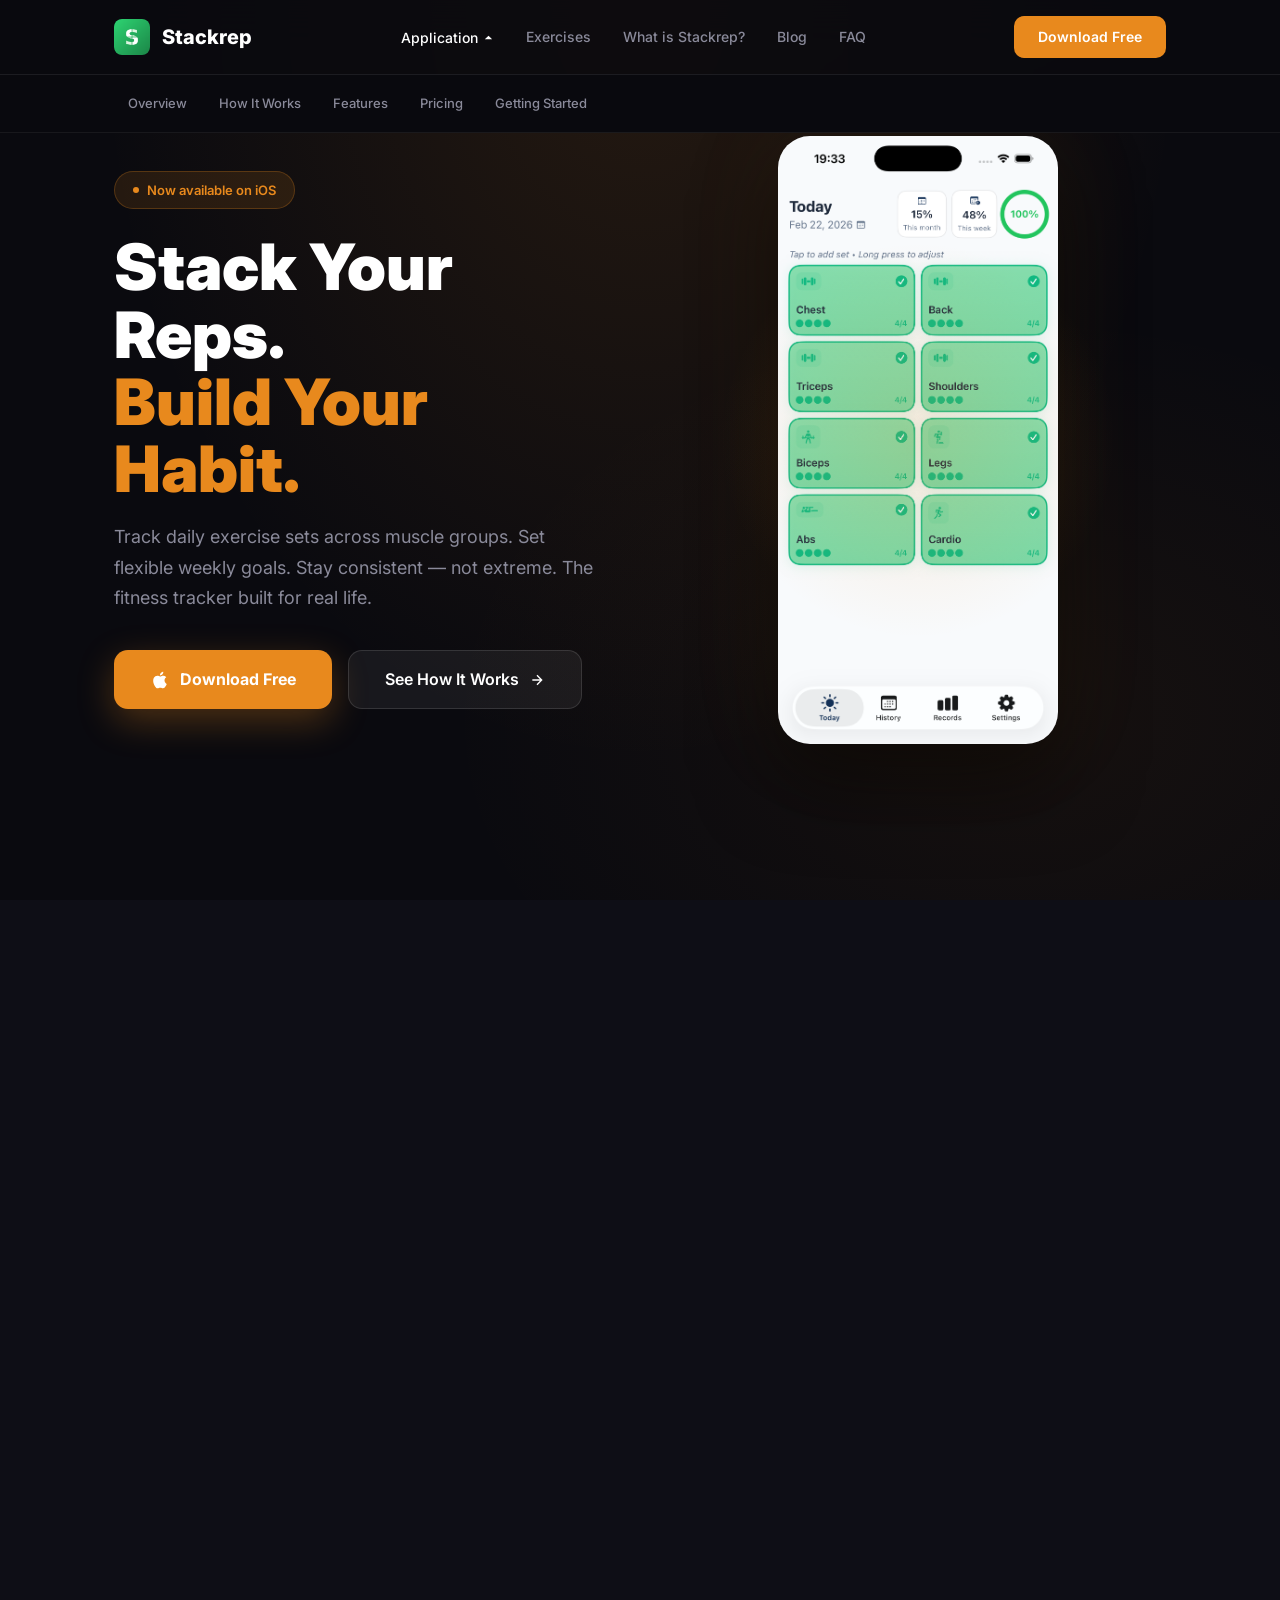
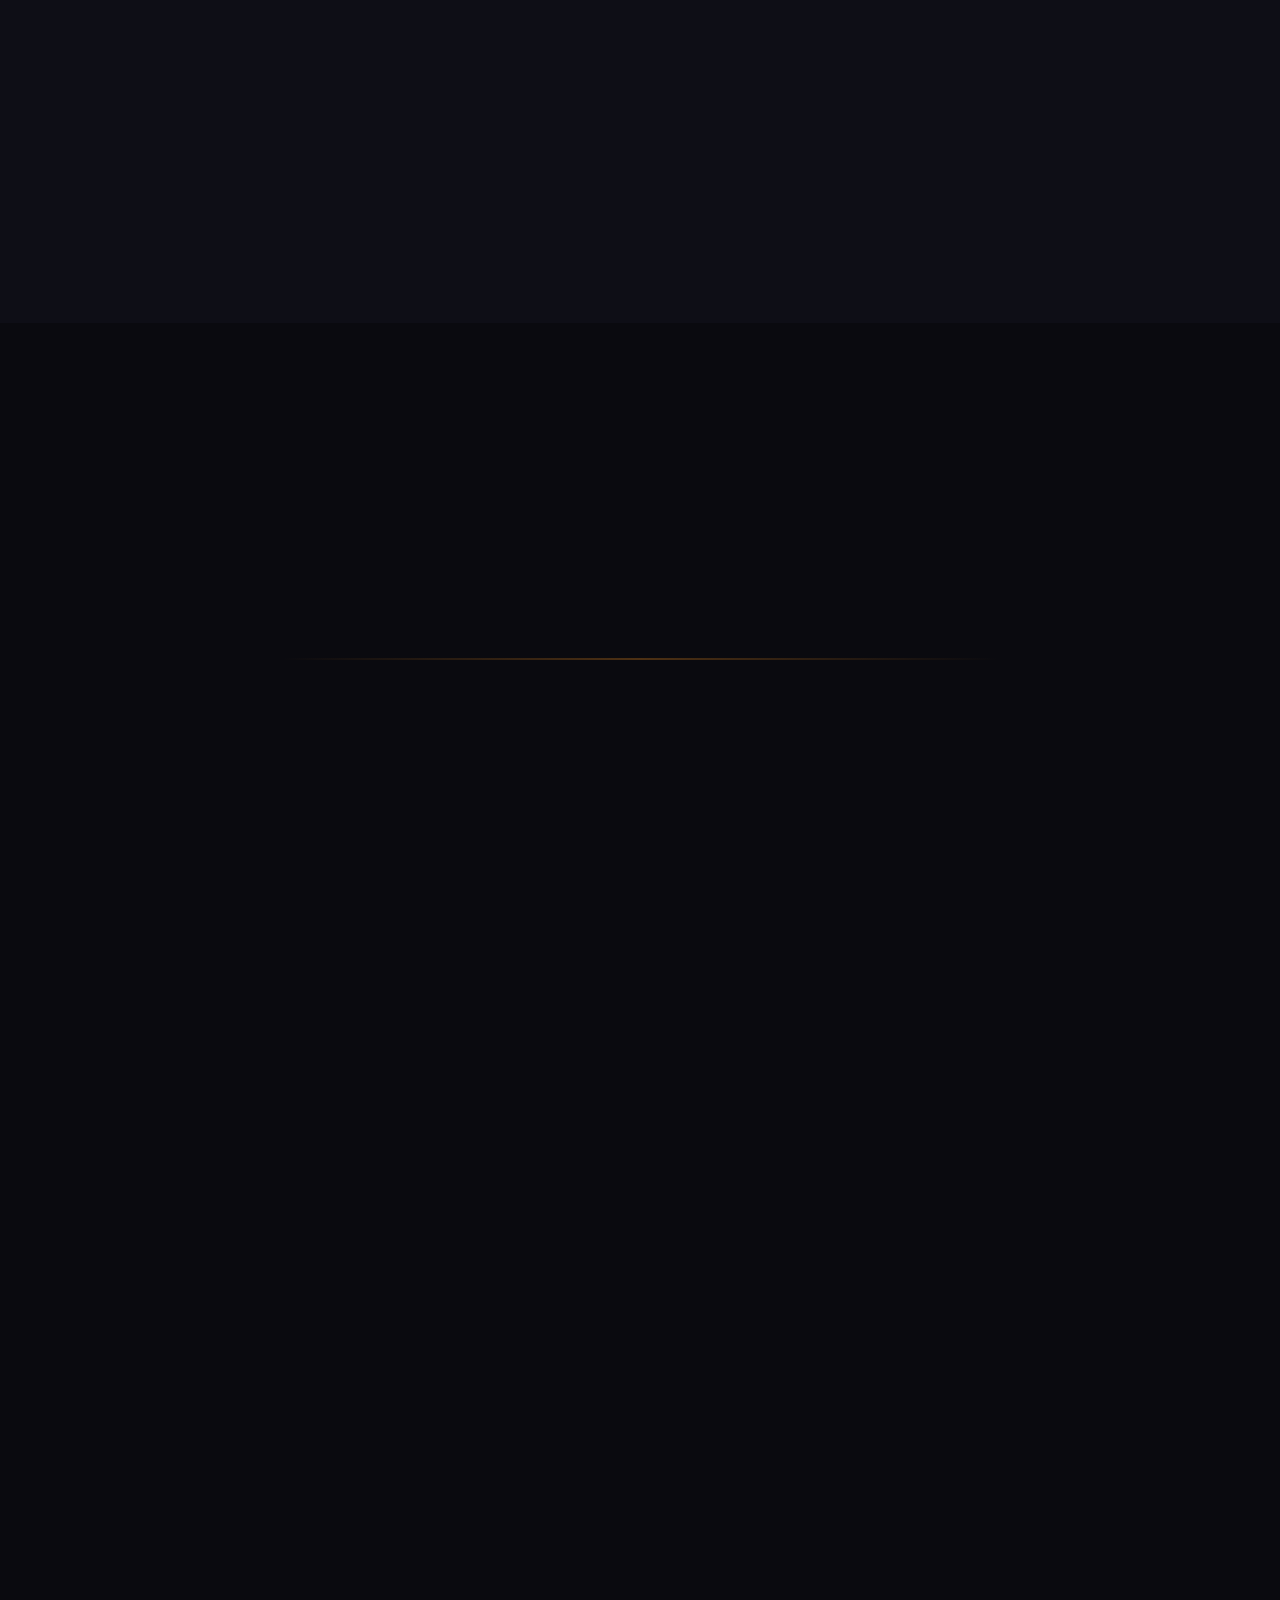
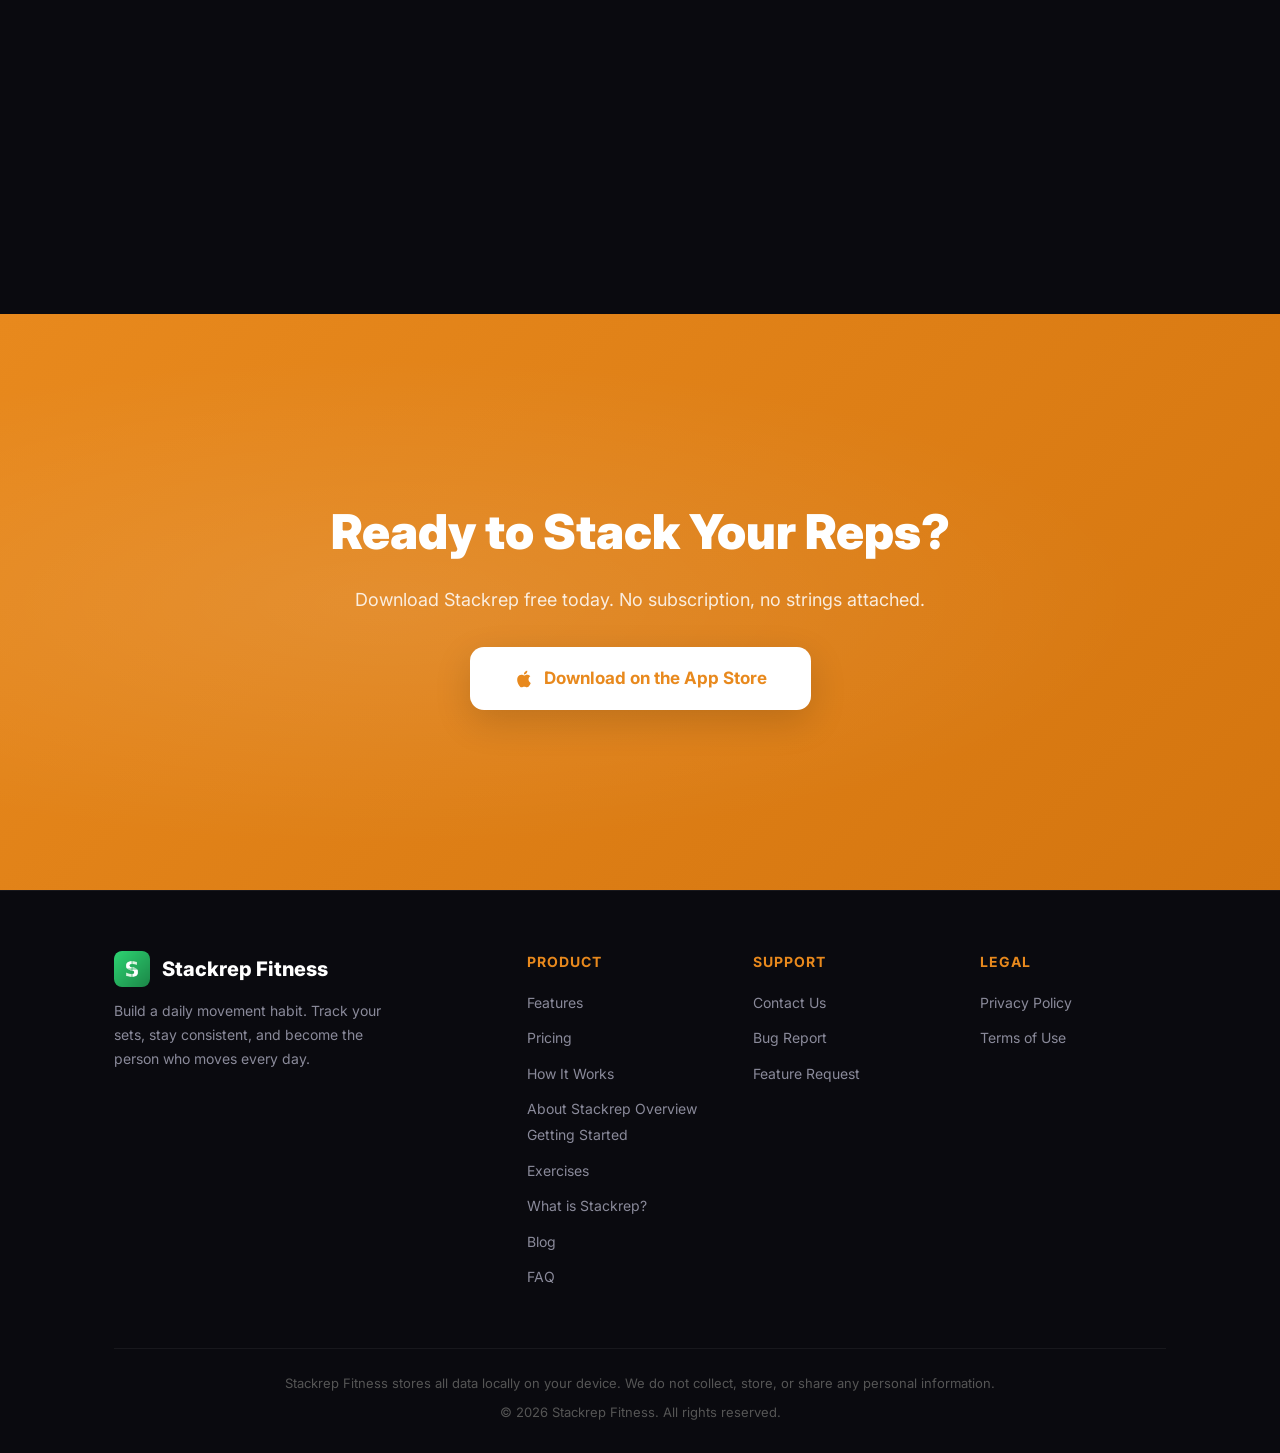
==== index.html @ 03fcd8ad "Reorder Application subnav: Overview, How It Works, Features, Pricing, Getting Started Co-Authored-B" ====
<!DOCTYPE html>
<html lang="en">
<head>
  <!-- Google tag (gtag.js) -->
<script async src="https://www.googletagmanager.com/gtag/js?id=G-XWR58ZESZ8"></script>
<script>
  window.dataLayer = window.dataLayer || [];
  function gtag(){dataLayer.push(arguments);}
  gtag('js', new Date());

  gtag('config', 'G-XWR58ZESZ8');
</script>
<meta charset="UTF-8">
<meta name="viewport" content="width=device-width, initial-scale=1.0">
<title>Stackrep Fitness — Stack Your Reps. Build Your Habit.</title>
<meta name="description" content="Track daily exercise sets across muscle groups. Set flexible weekly goals. Stay consistent — not extreme. The fitness tracker built for real life.">
<meta property="og:title" content="Stackrep Fitness — Stack Your Reps. Build Your Habit.">
<meta property="og:description" content="Track daily exercise sets across muscle groups. Set flexible weekly goals. Stay consistent — not extreme.">
<meta property="og:image" content="https://stackrep.fit/app-screenshot.png">
<meta property="og:url" content="https://stackrep.fit">
<meta property="og:type" content="website">
<meta name="twitter:card" content="summary_large_image">
<meta name="twitter:title" content="Stackrep Fitness — Stack Your Reps. Build Your Habit.">
<meta name="twitter:description" content="Track daily exercise sets across muscle groups. Set flexible weekly goals. Stay consistent — not extreme.">
<meta name="twitter:image" content="https://stackrep.fit/app-screenshot.png">
<link rel="icon" type="image/png" href="icon.png">
<link rel="apple-touch-icon" href="icon.png">
<link rel="preconnect" href="https://fonts.googleapis.com">
<link href="https://fonts.googleapis.com/css2?family=Inter:wght@400;500;600;700;800;900&display=swap" rel="stylesheet">
<style>
/* ===== RESET & BASE ===== */
*, *::before, *::after { margin: 0; padding: 0; box-sizing: border-box; }
html { scroll-behavior: smooth; }
body {
  font-family: 'Inter', -apple-system, BlinkMacSystemFont, sans-serif;
  background: #0a0a0f;
  color: #ffffff;
  line-height: 1.6;
  overflow-x: hidden;
}
a { text-decoration: none; color: inherit; }
img { max-width: 100%; display: block; }

/* ===== UTILITY ===== */
.container { max-width: 1100px; margin: 0 auto; padding: 0 24px; }
.accent { color: #E8891D; }
.section-label {
  font-size: 13px; font-weight: 700; letter-spacing: 3px; text-transform: uppercase;
  color: #E8891D; margin-bottom: 12px; text-align: center;
}
.section-title {
  font-size: clamp(32px, 5vw, 48px); font-weight: 800; text-align: center;
  margin-bottom: 16px; line-height: 1.15;
}
.section-sub {
  font-size: 17px; color: #8a8a9a; text-align: center;
  max-width: 560px; margin: 0 auto 56px;
}
section { padding: 100px 0; }

/* ===== NAV ===== */
nav {
  position: fixed; top: 0; left: 0; right: 0; z-index: 100;
  background: rgba(10,10,15,0.85); backdrop-filter: blur(20px);
  border-bottom: 1px solid rgba(255,255,255,0.06);
  transition: background 0.3s;
}
.nav-inner {
  display: flex; align-items: center; justify-content: space-between;
  padding: 16px 24px; max-width: 1100px; margin: 0 auto;
}
.nav-brand {
  display: flex; align-items: center; gap: 12px;
  font-size: 20px; font-weight: 800;
}
.nav-brand img { width: 36px; height: 36px; border-radius: 8px; }
.nav-links { display: flex; gap: 32px; list-style: none; align-items: center; }
.nav-links > li > a {
  font-size: 14px; font-weight: 500; color: #8a8a9a;
  transition: color 0.2s; position: relative;
}
.nav-links > li > a:hover { color: #fff; }
.nav-cta {
  padding: 10px 24px; background: #E8891D; color: #fff;
  font-size: 14px; font-weight: 600; border-radius: 10px;
  transition: transform 0.2s, box-shadow 0.2s; border: none; cursor: pointer;
}
.nav-cta:hover { transform: translateY(-2px); box-shadow: 0 8px 24px rgba(232,137,29,0.4); }
.nav-mobile { display: none; background: none; border: none; cursor: pointer; }
.nav-mobile span { display: block; width: 24px; height: 2px; background: #fff; margin: 5px 0; transition: 0.3s; }

@media (max-width: 768px) {
  .nav-links { display: none; }
  .nav-cta { display: none; }
  .nav-mobile { display: block; }
  .nav-links.open {
    display: flex; flex-direction: column; position: absolute;
    top: 100%; left: 0; right: 0; background: rgba(10,10,15,0.98);
    padding: 24px; gap: 20px; border-bottom: 1px solid rgba(255,255,255,0.06);
  }
}

/* ===== HERO ===== */
.hero {
  min-height: 100vh; display: flex; align-items: center;
  position: relative; overflow: hidden; padding-top: 80px;
}
.hero-bg {
  position: absolute; inset: 0;
  background: radial-gradient(ellipse at 50% 0%, rgba(232,137,29,0.12) 0%, transparent 60%),
              radial-gradient(ellipse at 80% 80%, rgba(232,137,29,0.06) 0%, transparent 40%);
}
.hero .container { position: relative; z-index: 1; }
.hero-grid {
  display: grid; grid-template-columns: 1fr 1fr; gap: 60px; align-items: center;
}
.hero-badge {
  display: inline-flex; align-items: center; gap: 8px;
  background: rgba(232,137,29,0.12); border: 1px solid rgba(232,137,29,0.25);
  border-radius: 50px; padding: 8px 18px; margin-bottom: 24px;
  font-size: 13px; font-weight: 600; color: #E8891D;
}
.hero-badge .dot { width: 6px; height: 6px; border-radius: 50%; background: #E8891D; animation: pulse 2s infinite; }
@keyframes pulse { 0%, 100% { opacity: 1; } 50% { opacity: 0.3; } }
.hero h1 {
  font-size: clamp(40px, 6vw, 64px); font-weight: 900; line-height: 1.05;
  margin-bottom: 20px;
}
.hero p {
  font-size: 18px; color: #8a8a9a; max-width: 480px; margin-bottom: 36px; line-height: 1.7;
}
.hero-buttons { display: flex; gap: 16px; flex-wrap: wrap; }
.btn-primary {
  display: inline-flex; align-items: center; gap: 10px;
  padding: 16px 36px; background: #E8891D; color: #fff;
  font-size: 16px; font-weight: 700; border-radius: 14px;
  transition: transform 0.2s, box-shadow 0.2s;
  box-shadow: 0 12px 36px rgba(232,137,29,0.3);
}
.btn-primary:hover { transform: translateY(-3px); box-shadow: 0 18px 48px rgba(232,137,29,0.4); }
.btn-secondary {
  display: inline-flex; align-items: center; gap: 10px;
  padding: 16px 36px; background: rgba(255,255,255,0.06);
  border: 1px solid rgba(255,255,255,0.12); color: #fff;
  font-size: 16px; font-weight: 600; border-radius: 14px;
  transition: background 0.2s, transform 0.2s;
}
.btn-secondary:hover { background: rgba(255,255,255,0.1); transform: translateY(-2px); }

/* Phone Screenshot */
.hero-visual { display: flex; justify-content: center; position: relative; }
.phone-screenshot {
  width: 280px; border-radius: 32px;
  box-shadow: 0 40px 80px rgba(0,0,0,0.5), 0 0 100px rgba(232,137,29,0.08);
}

.hero-glow {
  position: absolute; width: 400px; height: 400px;
  background: radial-gradient(circle, rgba(232,137,29,0.15), transparent 70%);
  top: 50%; left: 50%; transform: translate(-50%, -50%);
  pointer-events: none;
}

@media (max-width: 768px) {
  .hero-grid { grid-template-columns: 1fr; text-align: center; }
  .hero p { margin-left: auto; margin-right: auto; }
  .hero-buttons { justify-content: center; }
  .hero-badge { margin-left: auto; margin-right: auto; }
  .hero-visual { margin-top: 40px; }
  .phone-screenshot { width: 240px; }
}

/* ===== FEATURES ===== */
.features-section { background: #0e0e16; }
.features-grid {
  display: grid; grid-template-columns: repeat(3, 1fr); gap: 24px;
}
.feature-card {
  background: rgba(255,255,255,0.03); border: 1px solid rgba(255,255,255,0.06);
  border-radius: 20px; padding: 36px 28px;
  transition: transform 0.3s, border-color 0.3s, box-shadow 0.3s;
}
.feature-card:hover {
  transform: translateY(-6px);
  border-color: rgba(232,137,29,0.3);
  box-shadow: 0 20px 50px rgba(232,137,29,0.08);
}
.feature-icon {
  width: 56px; height: 56px; border-radius: 16px;
  background: rgba(232,137,29,0.1); display: flex;
  align-items: center; justify-content: center;
  font-size: 26px; margin-bottom: 20px;
}
.feature-card h3 { font-size: 19px; font-weight: 700; margin-bottom: 10px; }
.feature-card p { font-size: 15px; color: #8a8a9a; line-height: 1.65; }

@media (max-width: 768px) { .features-grid { grid-template-columns: 1fr; } }

/* ===== HOW IT WORKS ===== */
.how-section { position: relative; }
.how-grid { display: grid; grid-template-columns: repeat(3, 1fr); gap: 32px; position: relative; }
.how-line {
  position: absolute; top: 48px; left: 16%; right: 16%;
  height: 2px; background: linear-gradient(90deg, transparent, rgba(232,137,29,0.3), transparent);
}
.how-step { text-align: center; position: relative; }
.how-number {
  width: 96px; height: 96px; border-radius: 50%;
  background: linear-gradient(135deg, rgba(232,137,29,0.15), rgba(232,137,29,0.05));
  border: 2px solid rgba(232,137,29,0.25);
  display: flex; align-items: center; justify-content: center;
  font-size: 36px; font-weight: 900; color: #E8891D;
  margin: 0 auto 24px; position: relative; z-index: 1;
}
.how-step h3 { font-size: 20px; font-weight: 700; margin-bottom: 10px; }
.how-step p { font-size: 15px; color: #8a8a9a; max-width: 280px; margin: 0 auto; }

@media (max-width: 768px) {
  .how-grid { grid-template-columns: 1fr; gap: 48px; }
  .how-line { display: none; }
}

/* ===== TESTIMONIALS ===== */
.testimonials-section { background: #0e0e16; }
.testimonials-grid { display: grid; grid-template-columns: repeat(3, 1fr); gap: 24px; }
.testimonial-card {
  background: rgba(255,255,255,0.03); border: 1px solid rgba(255,255,255,0.06);
  border-radius: 20px; padding: 32px;
  transition: transform 0.3s, border-color 0.3s;
}
.testimonial-card:hover {
  transform: translateY(-4px);
  border-color: rgba(232,137,29,0.2);
}
.stars { color: #E8891D; font-size: 16px; margin-bottom: 16px; letter-spacing: 2px; }
.testimonial-card blockquote {
  font-size: 15px; color: #c0c0d0; line-height: 1.7;
  margin-bottom: 20px; font-style: italic;
}
.testimonial-author { display: flex; align-items: center; gap: 12px; }
.author-avatar {
  width: 44px; height: 44px; border-radius: 50%;
  background: linear-gradient(135deg, #E8891D, #d4750f);
  display: flex; align-items: center; justify-content: center;
  font-size: 18px; font-weight: 700; color: #fff;
}
.author-info .name { font-size: 15px; font-weight: 600; }
.author-info .role { font-size: 13px; color: #8a8a9a; }

@media (max-width: 768px) { .testimonials-grid { grid-template-columns: 1fr; } }

/* ===== PRICING ===== */
.pricing-grid {
  display: grid; grid-template-columns: 1fr; gap: 24px;
  max-width: 420px; margin: 0 auto;
}
.price-card {
  background: rgba(255,255,255,0.03); border: 1px solid rgba(255,255,255,0.06);
  border-radius: 24px; padding: 40px 32px; text-align: center;
  transition: transform 0.3s, border-color 0.3s;
  position: relative;
}
.price-card:hover { transform: translateY(-4px); }
.price-card.popular {
  border: 2px solid #E8891D;
  box-shadow: 0 20px 60px rgba(232,137,29,0.12);
}
.price-badge {
  position: absolute; top: -14px; left: 50%; transform: translateX(-50%);
  background: #E8891D; color: #fff; font-size: 12px; font-weight: 700;
  padding: 6px 20px; border-radius: 50px; letter-spacing: 1px; text-transform: uppercase;
}
.price-card h3 { font-size: 22px; font-weight: 700; margin-bottom: 8px; }
.price-amount {
  font-size: 52px; font-weight: 900; color: #E8891D;
  margin-bottom: 4px; line-height: 1;
}
.price-period { font-size: 14px; color: #8a8a9a; margin-bottom: 28px; }
.price-features { list-style: none; text-align: left; margin-bottom: 32px; }
.price-features li {
  padding: 10px 0; font-size: 15px; color: #c0c0d0;
  display: flex; align-items: center; gap: 12px;
  border-bottom: 1px solid rgba(255,255,255,0.04);
}
.price-features li:last-child { border-bottom: none; }
.check { color: #E8891D; font-weight: 700; font-size: 16px; }
.price-btn {
  display: block; width: 100%; padding: 16px;
  border-radius: 14px; font-size: 16px; font-weight: 700;
  border: none; cursor: pointer; transition: transform 0.2s, box-shadow 0.2s;
}
.price-btn-outline {
  background: transparent; border: 1px solid rgba(255,255,255,0.15);
  color: #fff;
}
.price-btn-outline:hover { background: rgba(255,255,255,0.05); transform: translateY(-2px); }
.price-btn-fill {
  background: #E8891D; color: #fff;
  box-shadow: 0 12px 36px rgba(232,137,29,0.3);
}
.price-btn-fill:hover { transform: translateY(-2px); box-shadow: 0 16px 48px rgba(232,137,29,0.4); }

@media (max-width: 600px) { .pricing-grid { grid-template-columns: 1fr; } }

/* ===== CTA BANNER ===== */
.cta-banner {
  background: linear-gradient(135deg, #E8891D, #d4750f);
  position: relative; overflow: hidden;
}
.cta-banner::before {
  content: ''; position: absolute; inset: 0;
  background: radial-gradient(ellipse at 30% 50%, rgba(255,255,255,0.1), transparent 60%);
}
.cta-inner {
  position: relative; z-index: 1; text-align: center;
  padding: 80px 24px;
}
.cta-inner h2 {
  font-size: clamp(32px, 5vw, 48px); font-weight: 900;
  margin-bottom: 16px; color: #fff;
}
.cta-inner p { font-size: 18px; color: rgba(255,255,255,0.85); margin-bottom: 32px; }
.btn-white {
  display: inline-flex; align-items: center; gap: 10px;
  padding: 18px 44px; background: #fff; color: #E8891D;
  font-size: 17px; font-weight: 700; border-radius: 14px;
  transition: transform 0.2s, box-shadow 0.2s;
  box-shadow: 0 12px 36px rgba(0,0,0,0.15);
}
.btn-white:hover { transform: translateY(-3px); box-shadow: 0 18px 48px rgba(0,0,0,0.2); }

/* ===== FOOTER ===== */
footer {
  background: #0a0a0f; border-top: 1px solid rgba(255,255,255,0.06);
  padding: 60px 0 30px;
}
.footer-grid {
  display: grid; grid-template-columns: 2fr 1fr 1fr 1fr; gap: 40px;
  margin-bottom: 48px;
}
.footer-brand p { color: #8a8a9a; font-size: 14px; margin-top: 12px; max-width: 280px; line-height: 1.7; }
.footer-col h4 { font-size: 14px; font-weight: 700; text-transform: uppercase; letter-spacing: 1px; margin-bottom: 16px; color: #E8891D; }
.footer-col ul { list-style: none; }
.footer-col li { margin-bottom: 10px; }
.footer-col a { font-size: 14px; color: #8a8a9a; transition: color 0.2s; }
.footer-col a:hover { color: #fff; }
.social-links { display: flex; gap: 12px; margin-top: 16px; }
.social-link {
  width: 40px; height: 40px; border-radius: 10px;
  background: rgba(255,255,255,0.05); border: 1px solid rgba(255,255,255,0.08);
  display: flex; align-items: center; justify-content: center;
  font-size: 18px; transition: background 0.2s, transform 0.2s;
}
.social-link:hover { background: rgba(232,137,29,0.15); transform: translateY(-2px); }
.footer-bottom {
  border-top: 1px solid rgba(255,255,255,0.06);
  padding-top: 24px; text-align: center;
  font-size: 13px; color: #555;
}

@media (max-width: 768px) {
  .footer-grid { grid-template-columns: 1fr 1fr; gap: 32px; }
}
@media (max-width: 500px) {
  .footer-grid { grid-template-columns: 1fr; }
}

/* ===== ANIMATIONS ===== */
.fade-up {
  opacity: 0; transform: translateY(30px);
  transition: opacity 0.6s ease, transform 0.6s ease;
}
.fade-up.visible { opacity: 1; transform: translateY(0); }
.subnav { display: none; border-top: 1px solid rgba(255,255,255,0.08); background: rgba(10,10,15,0.97); }
.subnav.open { display: block; }
.subnav-inner {
  max-width: 1100px; margin: 0 auto; padding: 10px 24px;
  display: flex; gap: 4px; align-items: center; flex-wrap: wrap;
}
.subnav-inner a {
  font-size: 13px; font-weight: 500; color: #8a8a9a;
  padding: 8px 14px; border-radius: 8px; text-decoration: none;
  transition: background 0.15s, color 0.15s;
}
.subnav-inner a:hover { background: rgba(255,255,255,0.06); color: #fff; text-decoration: none; }
.nav-app-toggle {
  background: none; border: none; cursor: pointer;
  display: flex; align-items: center; gap: 5px;
  font-size: 14px; font-weight: 500; color: #8a8a9a;
  transition: color 0.2s; padding: 0; font-family: inherit;
}
.nav-app-toggle:hover { color: #fff; }
.nav-links a.active { color: #fff; }
.nav-app-toggle.active { color: #fff; }
.subnav-inner a.active { color: #fff; background: rgba(255,255,255,0.06); }
</style>
</head>
<body>

<!-- NAV -->
<nav>
  <div class="nav-inner">
    <a href="about.html" class="nav-brand">
      <img src="icon.png" alt="Stackrep"> Stackrep
    </a>
    <ul class="nav-links">
      <li><button class="nav-app-toggle" id="appToggle" onclick="toggleSubnav(this)">Application <svg width="11" height="11" viewBox="0 0 12 12" fill="currentColor" style="transition:transform 0.2s"><path d="M2 4l4 4 4-4"/></svg></button></li>
      <li><a href="exercises.html">Exercises</a></li>
      <li><a href="what-is-stackrep.html">What is Stackrep?</a></li>
      <li><a href="blog.html">Blog</a></li>
      <li><a href="faq.html">FAQ</a></li>
    </ul>
    <a href="https://apps.apple.com/app/stackrep-fitness/id6759266222" class="nav-cta">Download Free</a>
  </div>
  <div class="subnav" id="subnav">
    <div class="subnav-inner">
      <a href="overview.html">Overview</a>
      <a href="overview.html#how">How It Works</a>
      <a href="overview.html#features">Features</a>
      <a href="overview.html#pricing">Pricing</a>
      <a href="getting-started.html">Getting Started</a>
    </div>
  </div>
</nav>

<!-- HERO -->
<section class="hero">
  <div class="hero-bg"></div>
  <div class="container">
    <div class="hero-grid">
      <div>
        <div class="hero-badge"><span class="dot"></span> Now available on iOS</div>
        <h1>Stack Your Reps.<br><span class="accent">Build Your Habit.</span></h1>
        <p>Track daily exercise sets across muscle groups. Set flexible weekly goals. Stay consistent — not extreme. The fitness tracker built for real life.</p>
        <div class="hero-buttons">
          <a href="https://apps.apple.com/app/stackrep-fitness/id6759266222" class="btn-primary">
            <svg width="20" height="20" fill="currentColor" viewBox="0 0 24 24"><path d="M18.71 19.5c-.83 1.24-1.71 2.45-3.05 2.47-1.34.03-1.77-.79-3.29-.79-1.53 0-2 .77-3.27.82-1.31.05-2.3-1.32-3.14-2.53C4.25 17 2.94 12.45 4.7 9.39c.87-1.52 2.43-2.48 4.12-2.51 1.28-.02 2.5.87 3.29.87.78 0 2.26-1.07 3.8-.91.65.03 2.47.26 3.64 1.98-.09.06-2.17 1.28-2.15 3.81.03 3.02 2.65 4.03 2.68 4.04-.03.07-.42 1.44-1.38 2.83M13 3.5c.73-.83 1.94-1.46 2.94-1.5.13 1.17-.34 2.35-1.04 3.19-.69.85-1.83 1.51-2.95 1.42-.15-1.15.41-2.35 1.05-3.11z"/></svg>
            Download Free
          </a>
          <a href="#how" class="btn-secondary">
            See How It Works
            <svg width="16" height="16" fill="none" stroke="currentColor" stroke-width="2" viewBox="0 0 24 24"><path d="M19 12H5m7-7 7 7-7 7"/></svg>
          </a>
        </div>
      </div>
      <div class="hero-visual">
        <div class="hero-glow"></div>
        <img src="app-screenshot.png" alt="Stackrep Fitness app screenshot" class="phone-screenshot">
      </div>
    </div>
  </div>
</section>

<!-- FEATURES -->
<section class="features-section" id="features">
  <div class="container">
    <div class="section-label fade-up">Features</div>
    <h2 class="section-title fade-up">Everything you need.<br>Nothing you don't.</h2>
    <p class="section-sub fade-up">No bloated workout plans. No meal tracking. Just a clean way to build a daily movement habit.</p>
    <div class="features-grid">
      <div class="feature-card fade-up">
        <div class="feature-icon">🎯</div>
        <h3>Flexible Daily Goals</h3>
        <p>Set different targets for each day of the week. More on weekends, rest on Wednesdays — you decide.</p>
      </div>
      <div class="feature-card fade-up">
        <div class="feature-icon">📊</div>
        <h3>Progress Tracking</h3>
        <p>Weekly and monthly averages, category breakdowns, and personal records. See your consistency grow.</p>
      </div>
      <div class="feature-card fade-up">
        <div class="feature-icon">📅</div>
        <h3>History Calendar</h3>
        <p>Visual color-coded calendar showing your daily achievements. Spot patterns at a glance.</p>
      </div>
      <div class="feature-card fade-up">
        <div class="feature-icon">⚡</div>
        <h3>One-Tap Tracking</h3>
        <p>Complete a set? Tap. That's it. Watch the progress ring fill up with satisfying animations.</p>
      </div>
      <div class="feature-card fade-up">
        <div class="feature-icon">🎨</div>
        <h3>Custom Categories</h3>
        <p>Add, edit, reorder, and delete exercise categories. Make it yours — chest, yoga, swimming, whatever.</p>
      </div>
      <div class="feature-card fade-up">
        <div class="feature-icon">🌙</div>
        <h3>Dark Mode</h3>
        <p>Beautiful dark interface that's easy on the eyes. Track your evening workout without the glare.</p>
      </div>
    </div>
  </div>
</section>

<!-- HOW IT WORKS -->
<section class="how-section" id="how">
  <div class="container">
    <div class="section-label fade-up">How It Works</div>
    <h2 class="section-title fade-up">Simple by design.</h2>
    <p class="section-sub fade-up">Three steps. That's all it takes to build a daily movement habit.</p>
    <div class="how-grid">
      <div class="how-line"></div>
      <div class="how-step fade-up">
        <div class="how-number">1</div>
        <h3>Set Your Categories</h3>
        <p>Choose the muscle groups and exercises you want to track. Start with the defaults or customize.</p>
      </div>
      <div class="how-step fade-up">
        <div class="how-number">2</div>
        <h3>Tap Your Sets</h3>
        <p>Each day, tap a category when you complete a set. Watch your daily progress ring fill up to 100%.</p>
      </div>
      <div class="how-step fade-up">
        <div class="how-number">3</div>
        <h3>Stay Consistent</h3>
        <p>Track your weekly and monthly averages. Aim for consistency, not perfection. Rest days are built in.</p>
      </div>
    </div>
  </div>
</section>


<!-- PRICING -->
<section id="pricing">
  <div class="container">
    <div class="section-label fade-up">Pricing</div>
    <h2 class="section-title fade-up">Free. Every feature, forever.</h2>
    <p class="section-sub fade-up">No subscription. No one-time fee. No credit card. Just download and start building your habit.</p>
    <div class="pricing-grid">
      <div class="price-card popular fade-up">
        <div class="price-badge">100% Free</div>
        <h3>Stackrep Fitness</h3>
        <div class="price-amount">Free</div>
        <div class="price-period">no catch, no ads</div>
        <ul class="price-features">
          <li><span class="check">✓</span> Every feature unlocked</li>
          <li><span class="check">✓</span> Custom categories</li>
          <li><span class="check">✓</span> Flexible weekly goals</li>
          <li><span class="check">✓</span> Full history & stats</li>
          <li><span class="check">✓</span> All future updates</li>
        </ul>
        <a href="https://apps.apple.com/app/stackrep-fitness/id6759266222" class="price-btn price-btn-fill" style="text-decoration:none;">Download Free</a>
      </div>
    </div>
  </div>
</section>

<!-- CTA BANNER -->
<section class="cta-banner">
  <div class="cta-inner">
    <h2>Ready to Stack Your Reps?</h2>
    <p>Download Stackrep free today. No subscription, no strings attached.</p>
    <a href="https://apps.apple.com/app/stackrep-fitness/id6759266222" class="btn-white">
      <svg width="20" height="20" fill="currentColor" viewBox="0 0 24 24"><path d="M18.71 19.5c-.83 1.24-1.71 2.45-3.05 2.47-1.34.03-1.77-.79-3.29-.79-1.53 0-2 .77-3.27.82-1.31.05-2.3-1.32-3.14-2.53C4.25 17 2.94 12.45 4.7 9.39c.87-1.52 2.43-2.48 4.12-2.51 1.28-.02 2.5.87 3.29.87.78 0 2.26-1.07 3.8-.91.65.03 2.47.26 3.64 1.98-.09.06-2.17 1.28-2.15 3.81.03 3.02 2.65 4.03 2.68 4.04-.03.07-.42 1.44-1.38 2.83M13 3.5c.73-.83 1.94-1.46 2.94-1.5.13 1.17-.34 2.35-1.04 3.19-.69.85-1.83 1.51-2.95 1.42-.15-1.15.41-2.35 1.05-3.11z"/></svg>
      Download on the App Store
    </a>
  </div>
</section>

<!-- FOOTER -->
<footer>
  <div class="container">
    <div class="footer-grid">
      <div class="footer-brand">
        <a class="nav-brand" href="#">
          <img src="icon.png" alt="Stackrep" style="width:36px;height:36px;border-radius:8px;display:inline-block;vertical-align:middle;"> Stackrep Fitness
        </a>
        <p>Build a daily movement habit. Track your sets, stay consistent, and become the person who moves every day.</p>
      </div>
      <div class="footer-col">
        <h4>Product</h4>
        <ul>
          <li><a href="#features">Features</a></li>
          <li><a href="#pricing">Pricing</a></li>
          <li><a href="#how">How It Works</a></li>
          <li><a href="about.html">About Stackrep</a>
          <a href="overview.html">Overview</a>
          <a href="getting-started.html">Getting Started</a></li>
          <li><a href="exercises.html">Exercises</a></li>
      <li><a href="what-is-stackrep.html">What is Stackrep?</a></li>
          <li><a href="blog.html">Blog</a></li>
          <li><a href="faq.html">FAQ</a></li>
        </ul>
      </div>
      <div class="footer-col">
        <h4>Support</h4>
        <ul>
          <li><a href="mailto:gyepesarpi@gmail.com">Contact Us</a></li>
          <li><a href="mailto:gyepesarpi@gmail.com">Bug Report</a></li>
          <li><a href="mailto:gyepesarpi@gmail.com">Feature Request</a></li>
        </ul>
      </div>
      <div class="footer-col">
        <h4>Legal</h4>
        <ul>
          <li><a href="privacy.html">Privacy Policy</a></li>
          <li><a href="#">Terms of Use</a></li>
        </ul>
      </div>
    </div>
    <div class="footer-bottom" id="privacy">
      <p>Stackrep Fitness stores all data locally on your device. We do not collect, store, or share any personal information.</p>
      <p style="margin-top: 8px;">&copy; 2026 Stackrep Fitness. All rights reserved.</p>
    </div>
  </div>
</footer>

<script>
// Mobile nav toggle
const navToggle = document.getElementById('navToggle');
const navLinks = document.getElementById('navLinks');
navToggle.addEventListener('click', () => navLinks.classList.toggle('open'));
navLinks.querySelectorAll('a').forEach(link => {
  link.addEventListener('click', () => navLinks.classList.remove('open'));
});

// Scroll animations
const observer = new IntersectionObserver((entries) => {
  entries.forEach(entry => {
    if (entry.isIntersecting) {
      entry.target.classList.add('visible');
    }
  });
}, { threshold: 0.1, rootMargin: '0px 0px -40px 0px' });

document.querySelectorAll('.fade-up').forEach(el => observer.observe(el));
</script>

<script>
function toggleSubnav(btn) {
  var s = document.getElementById('subnav');
  var open = s.classList.toggle('open');
  btn.querySelector('svg').style.transform = open ? 'rotate(180deg)' : '';
}
document.addEventListener('click', function(e) {
  if (!e.target.closest('#appToggle') && !e.target.closest('#subnav')) {
    var s = document.getElementById('subnav');
    if (s) { s.classList.remove('open'); var btn = document.getElementById('appToggle'); if (btn) btn.querySelector('svg').style.transform = ''; }
  }
});
(function() {
  var page = window.location.pathname.split('/').pop() || 'index.html';
  var appPages = ['index.html', 'overview.html', 'getting-started.html'];
  if (appPages.indexOf(page) > -1 || (page === '' )) {
    var btn = document.getElementById('appToggle');
    if (btn) btn.classList.add('active');
    // Auto-open subnav on application pages
    var s = document.getElementById('subnav');
    if (s) { s.classList.add('open'); if (btn) btn.querySelector('svg').style.transform = 'rotate(180deg)'; }
    // Highlight matching subnav link
    document.querySelectorAll('.subnav-inner a').forEach(function(a) {
      var h = a.getAttribute('href').split('/').pop().split('#')[0];
      if (h === page || (page === '' && a.getAttribute('href') === 'overview.html')) return;
      if (h === page) a.classList.add('active');
    });
    // Highlight overview link when on index (since it's the app landing)
    if (page === 'index.html' || page === '') {
      var ov = document.querySelector('.subnav-inner a[href="overview.html"]');
      // don't highlight overview specifically on index, just keep subnav open
    } else {
      document.querySelectorAll('.subnav-inner a').forEach(function(a) {
        if (a.getAttribute('href') === page) a.classList.add('active');
      });
    }
  } else {
    document.querySelectorAll('.nav-links > li > a').forEach(function(a) {
      if (a.getAttribute('href') === page) a.classList.add('active');
    });
  }
})();
</script>
</body>
</html>
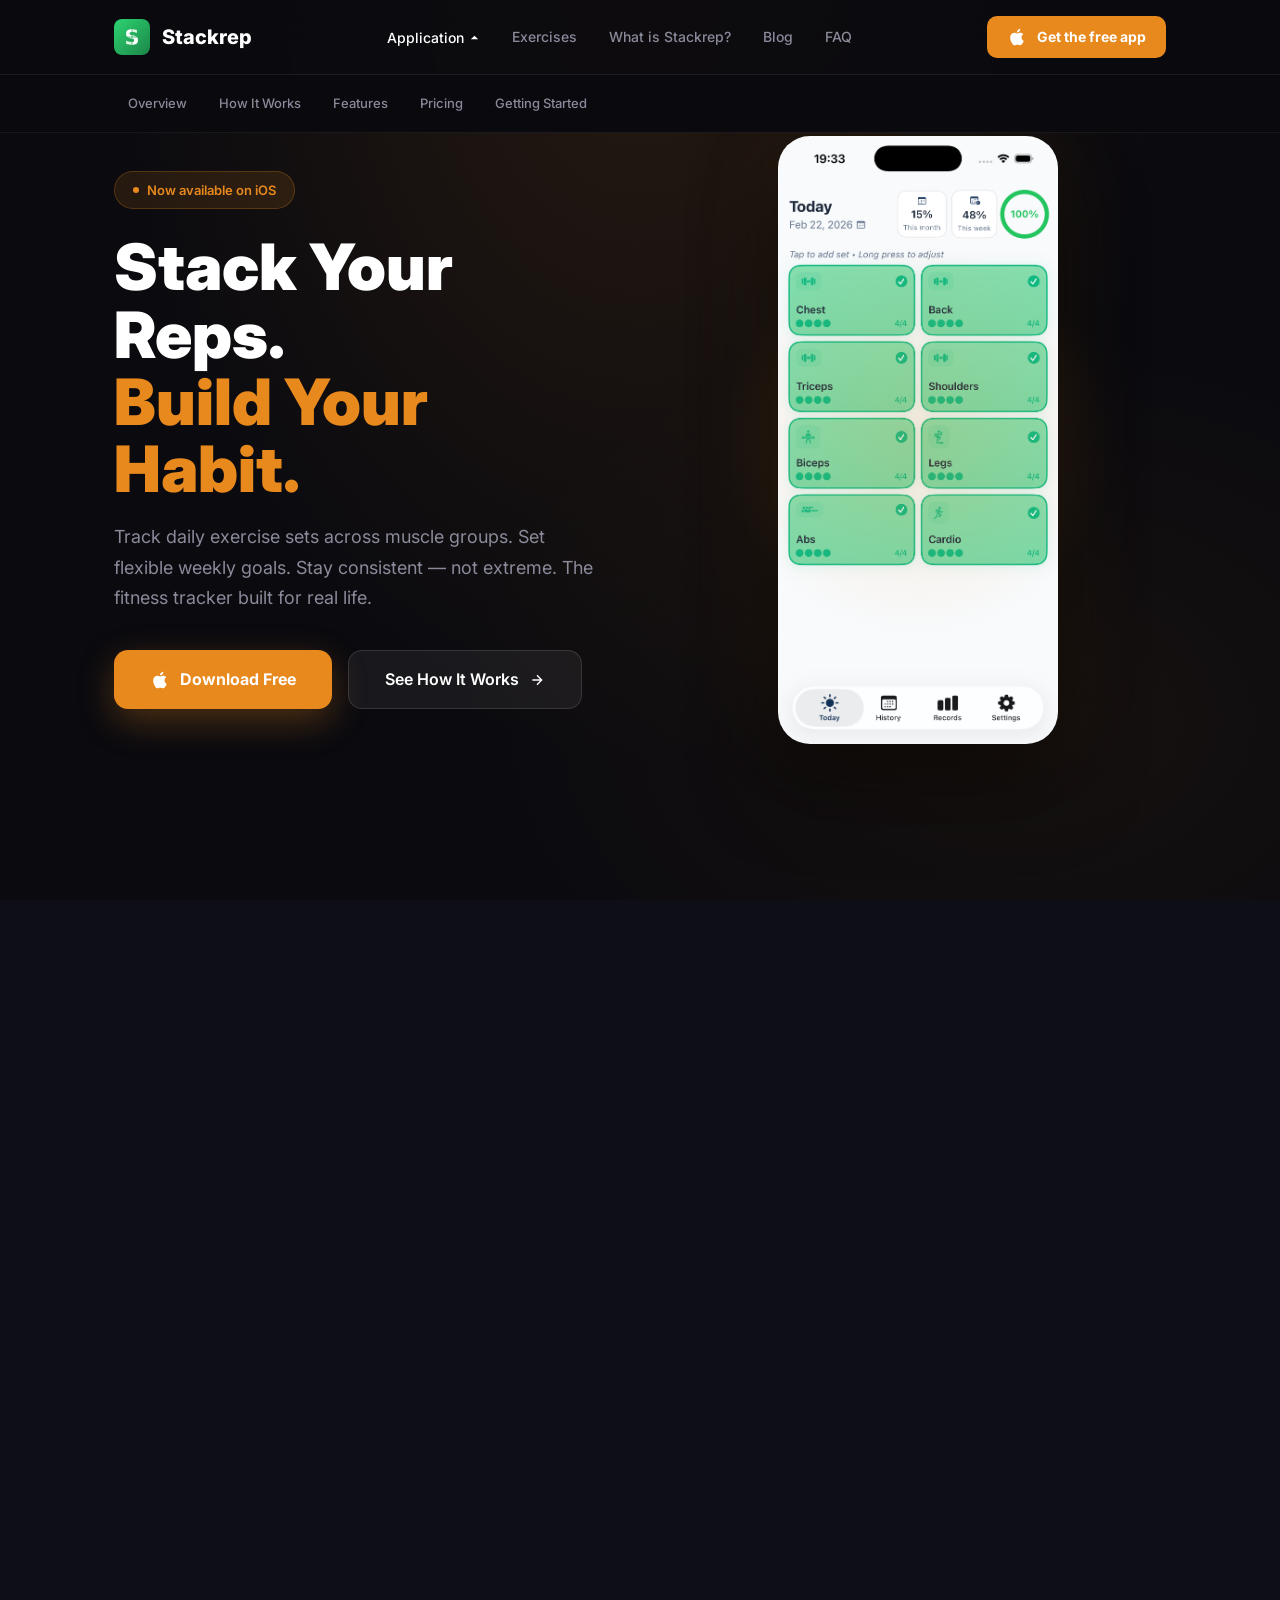
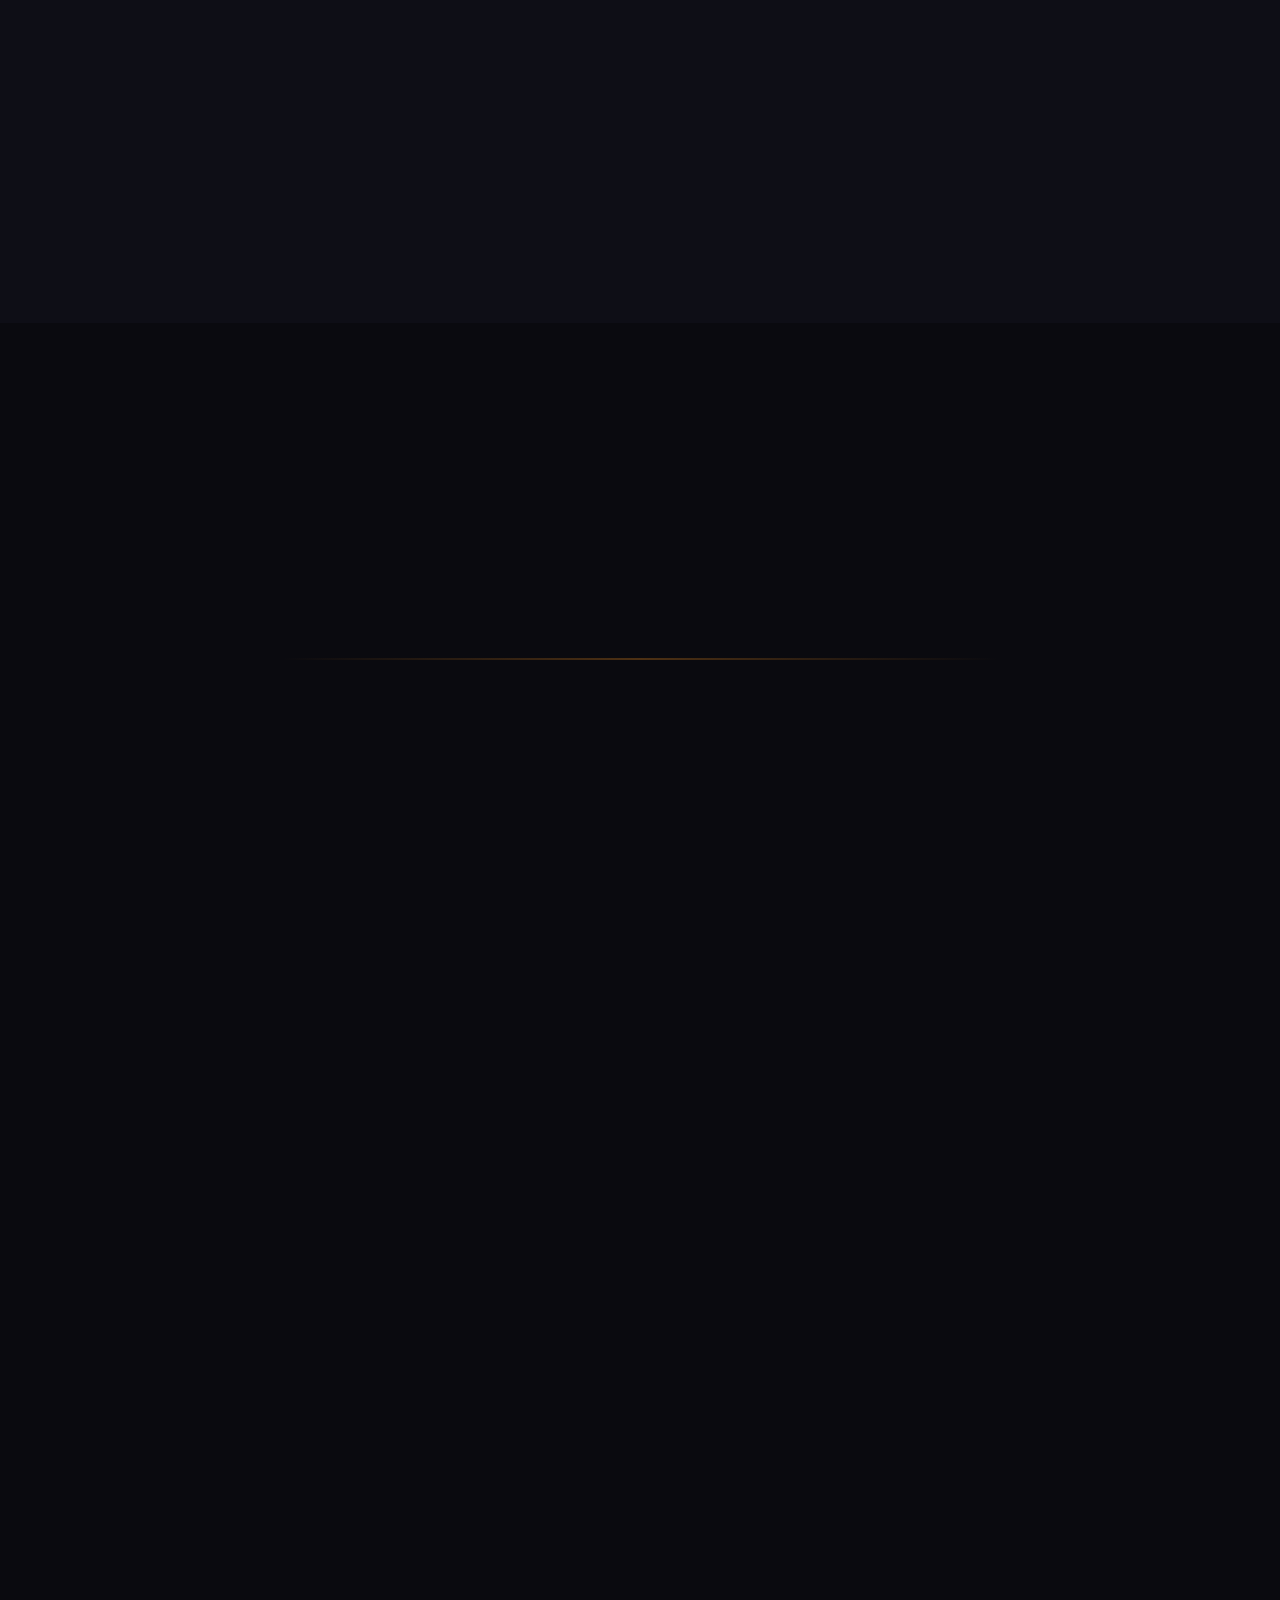
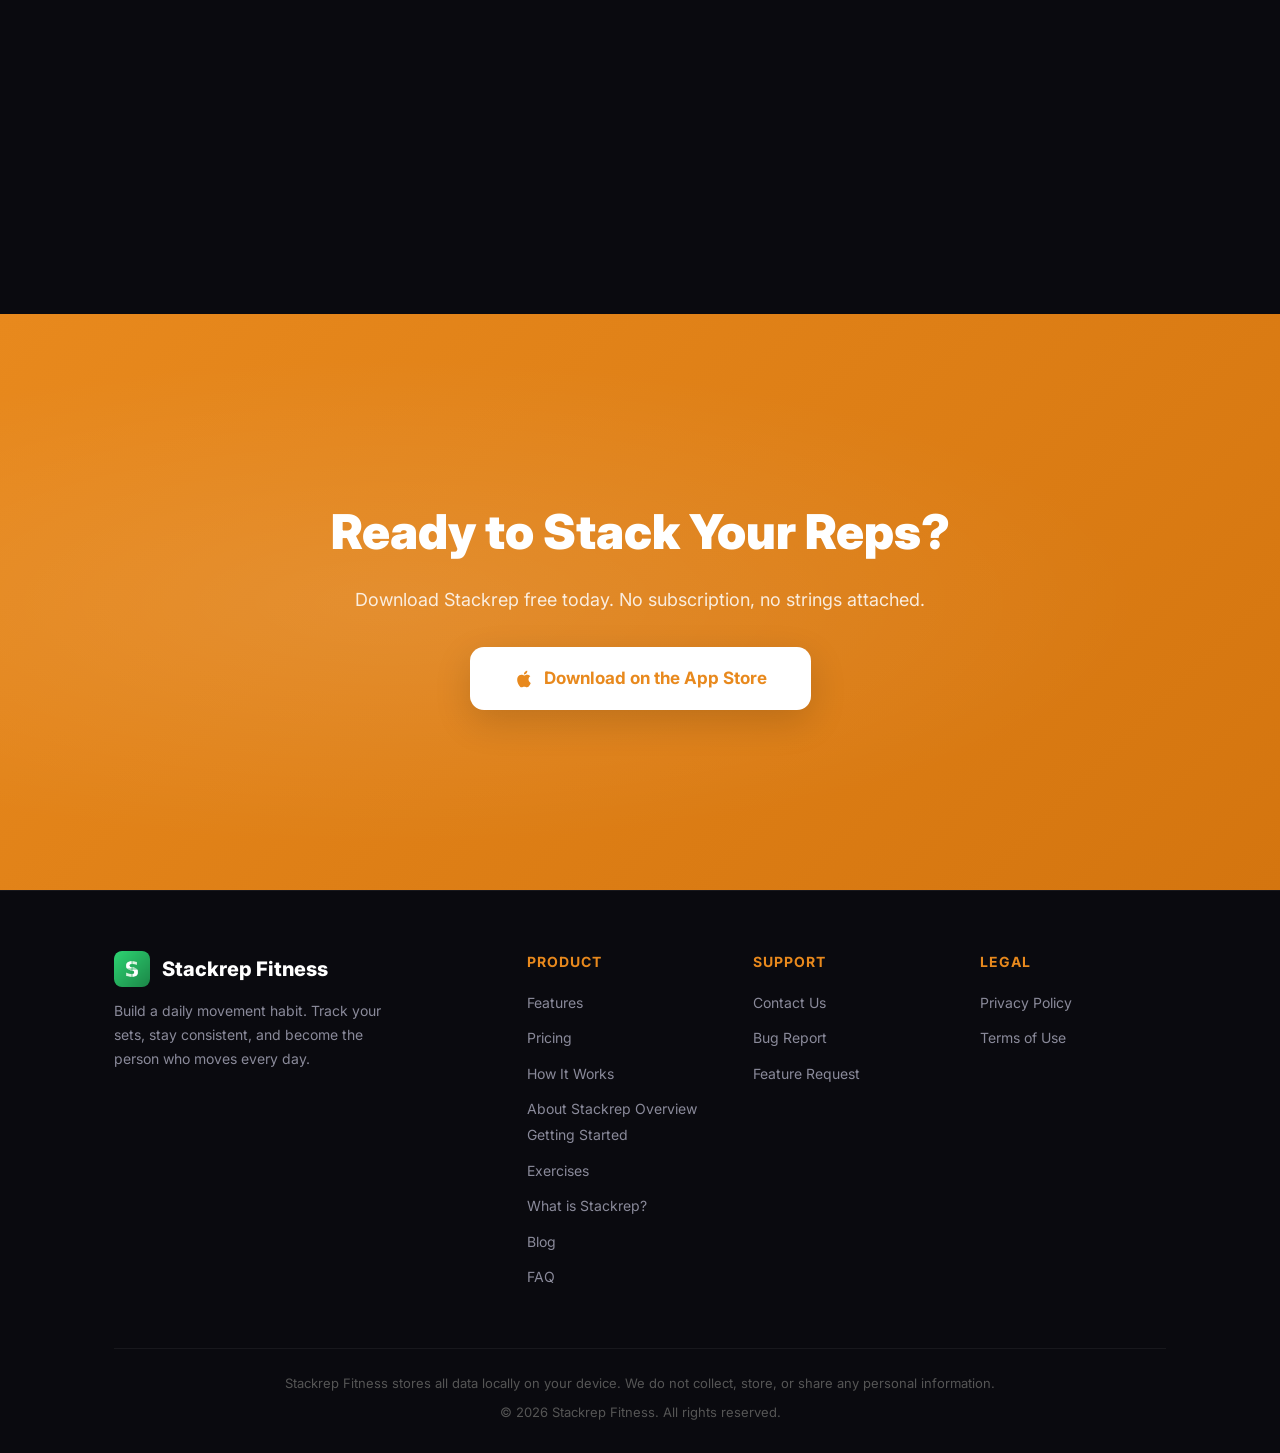
==== commit e05818b6: "Replace nav Download Free button with Apple btn-primary on all pages" ====
--- a/index.html
+++ b/index.html
@@ -86,6 +86,8 @@
   transition: transform 0.2s, box-shadow 0.2s; border: none; cursor: pointer;
 }
 .nav-cta:hover { transform: translateY(-2px); box-shadow: 0 8px 24px rgba(232,137,29,0.4); }
+.nav-inner .btn-primary { padding: 10px 20px; font-size: 14px; border-radius: 10px; box-shadow: none; }
+.nav-inner .btn-primary:hover { box-shadow: 0 8px 24px rgba(232,137,29,0.4); }
 .nav-mobile { display: none; background: none; border: none; cursor: pointer; }
 .nav-mobile span { display: block; width: 24px; height: 2px; background: #fff; margin: 5px 0; transition: 0.3s; }
 
@@ -410,7 +412,10 @@
       <li><a href="blog.html">Blog</a></li>
       <li><a href="faq.html">FAQ</a></li>
     </ul>
-    <a href="https://apps.apple.com/app/stackrep-fitness/id6759266222" class="nav-cta">Download Free</a>
+    <a href="https://apps.apple.com/app/stackrep-fitness/id6759266222" class="btn-primary">
+    <svg width="20" height="20" fill="currentColor" viewBox="0 0 24 24"><path d="M18.71 19.5c-.83 1.24-1.71 2.45-3.05 2.47-1.34.03-1.77-.79-3.29-.79-1.53 0-2 .77-3.27.82-1.31.05-2.3-1.32-3.14-2.53C4.25 17 2.94 12.45 4.7 9.39c.87-1.52 2.43-2.48 4.12-2.51 1.28-.02 2.5.87 3.29.87.78 0 2.26-1.07 3.8-.91.65.03 2.47.26 3.64 1.98-.09.06-2.17 1.28-2.15 3.81.03 3.02 2.65 4.03 2.68 4.04-.03.07-.42 1.44-1.38 2.83M13 3.5c.73-.83 1.94-1.46 2.94-1.5.13 1.17-.34 2.35-1.04 3.19-.69.85-1.83 1.51-2.95 1.42-.15-1.15.41-2.35 1.05-3.11z"/></svg>
+    Get the free app
+  </a>
   </div>
   <div class="subnav" id="subnav">
     <div class="subnav-inner">
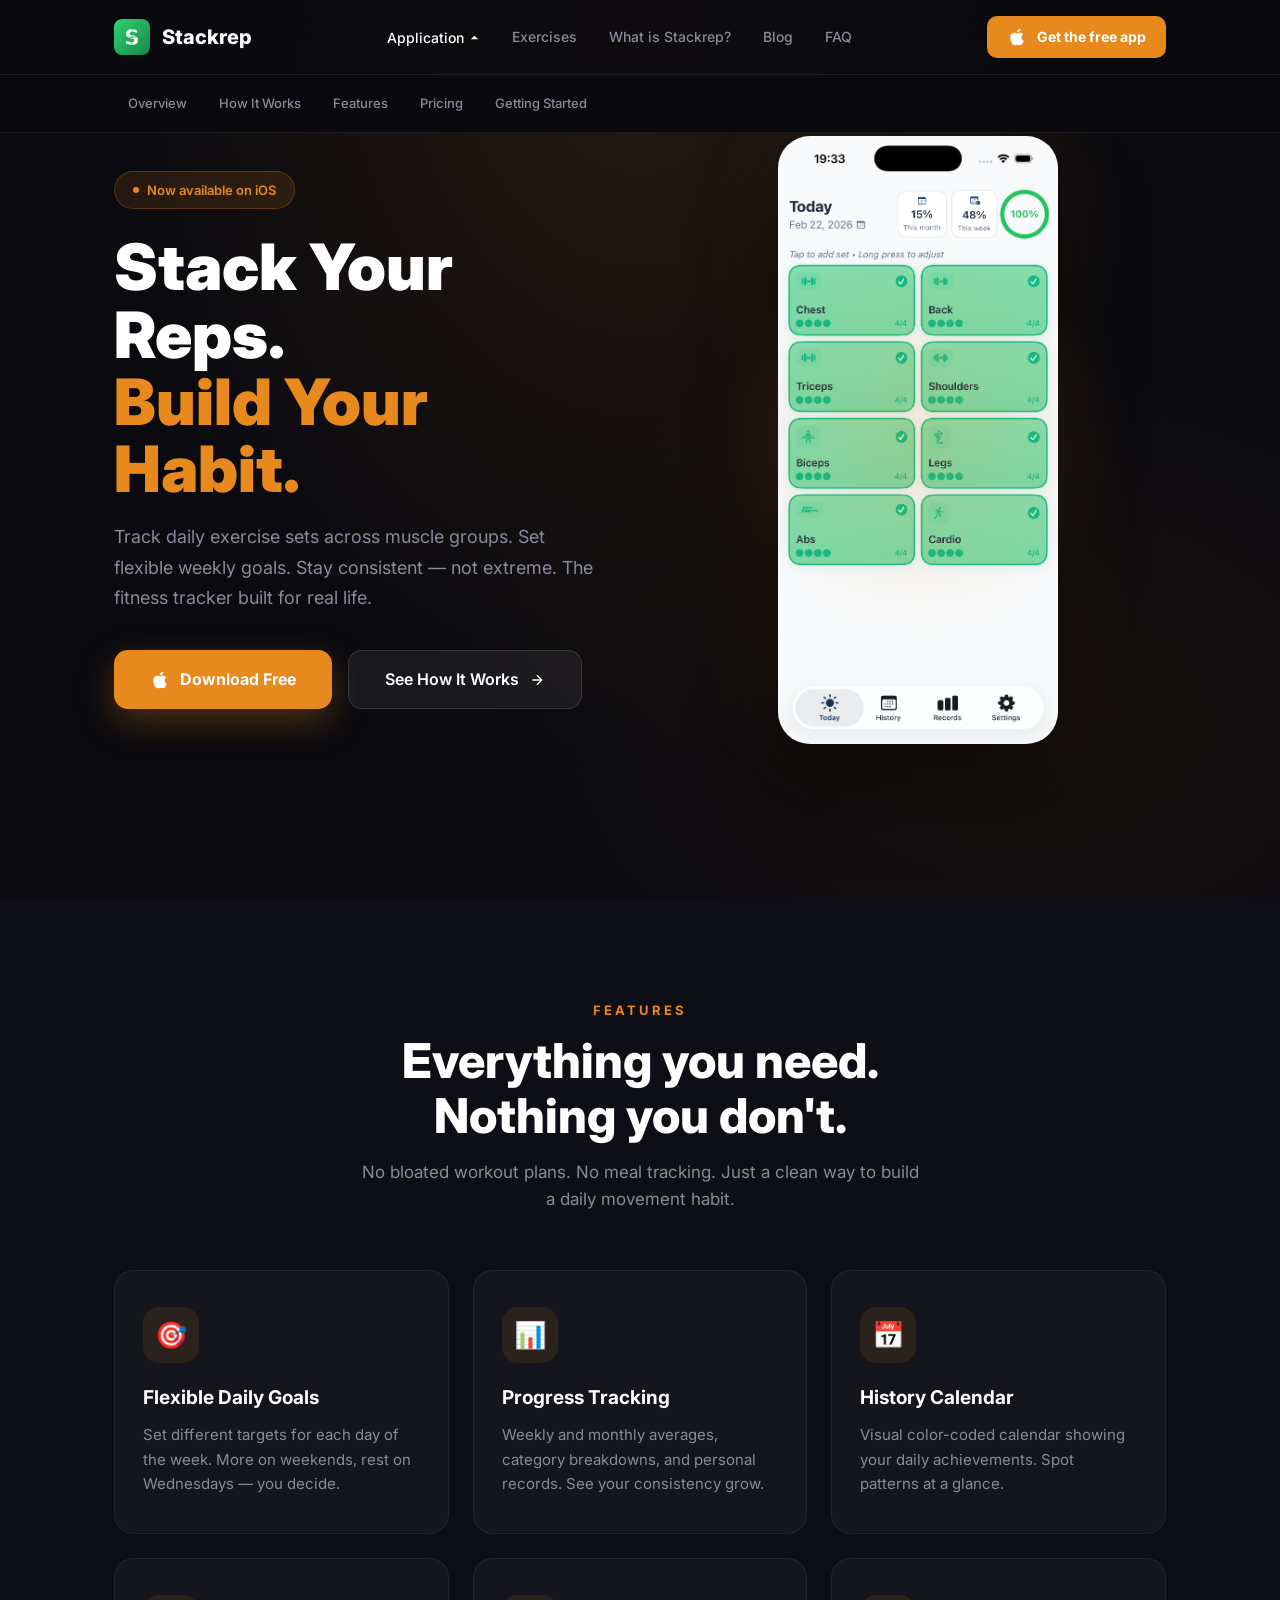
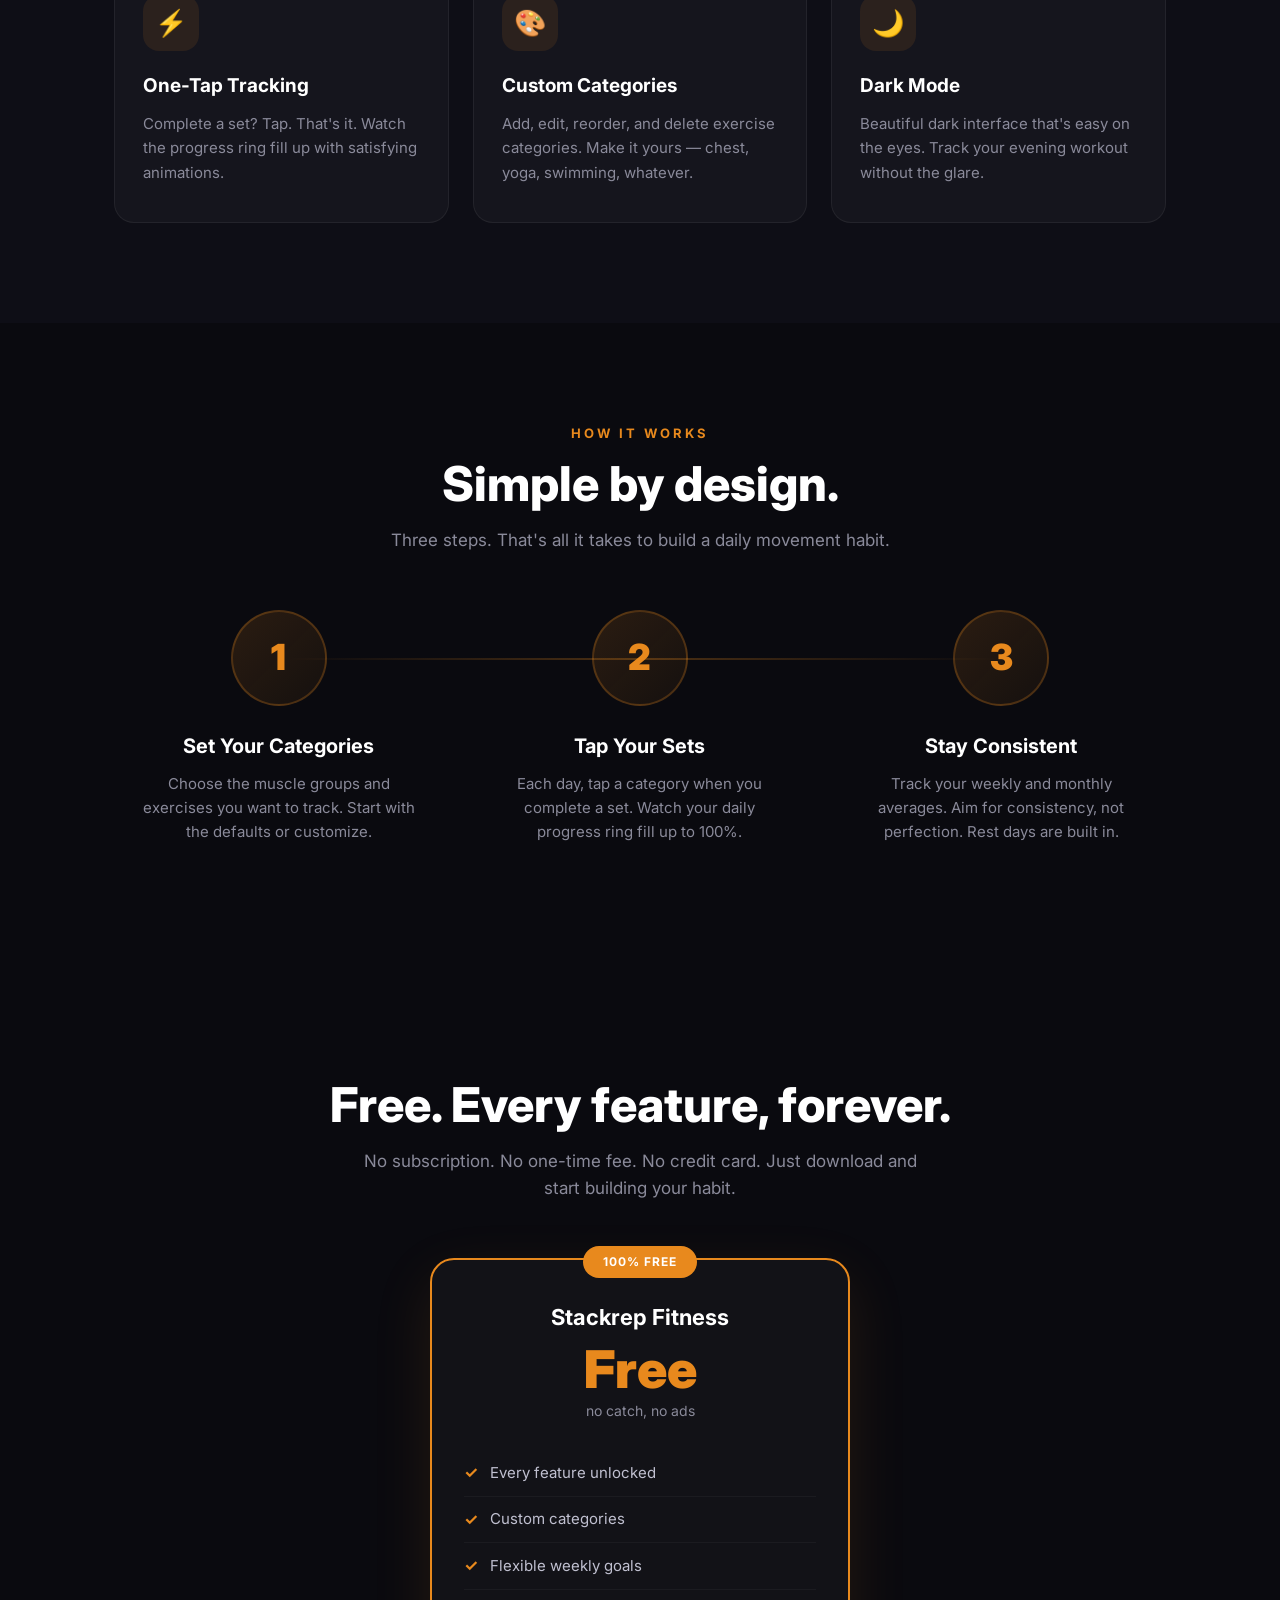
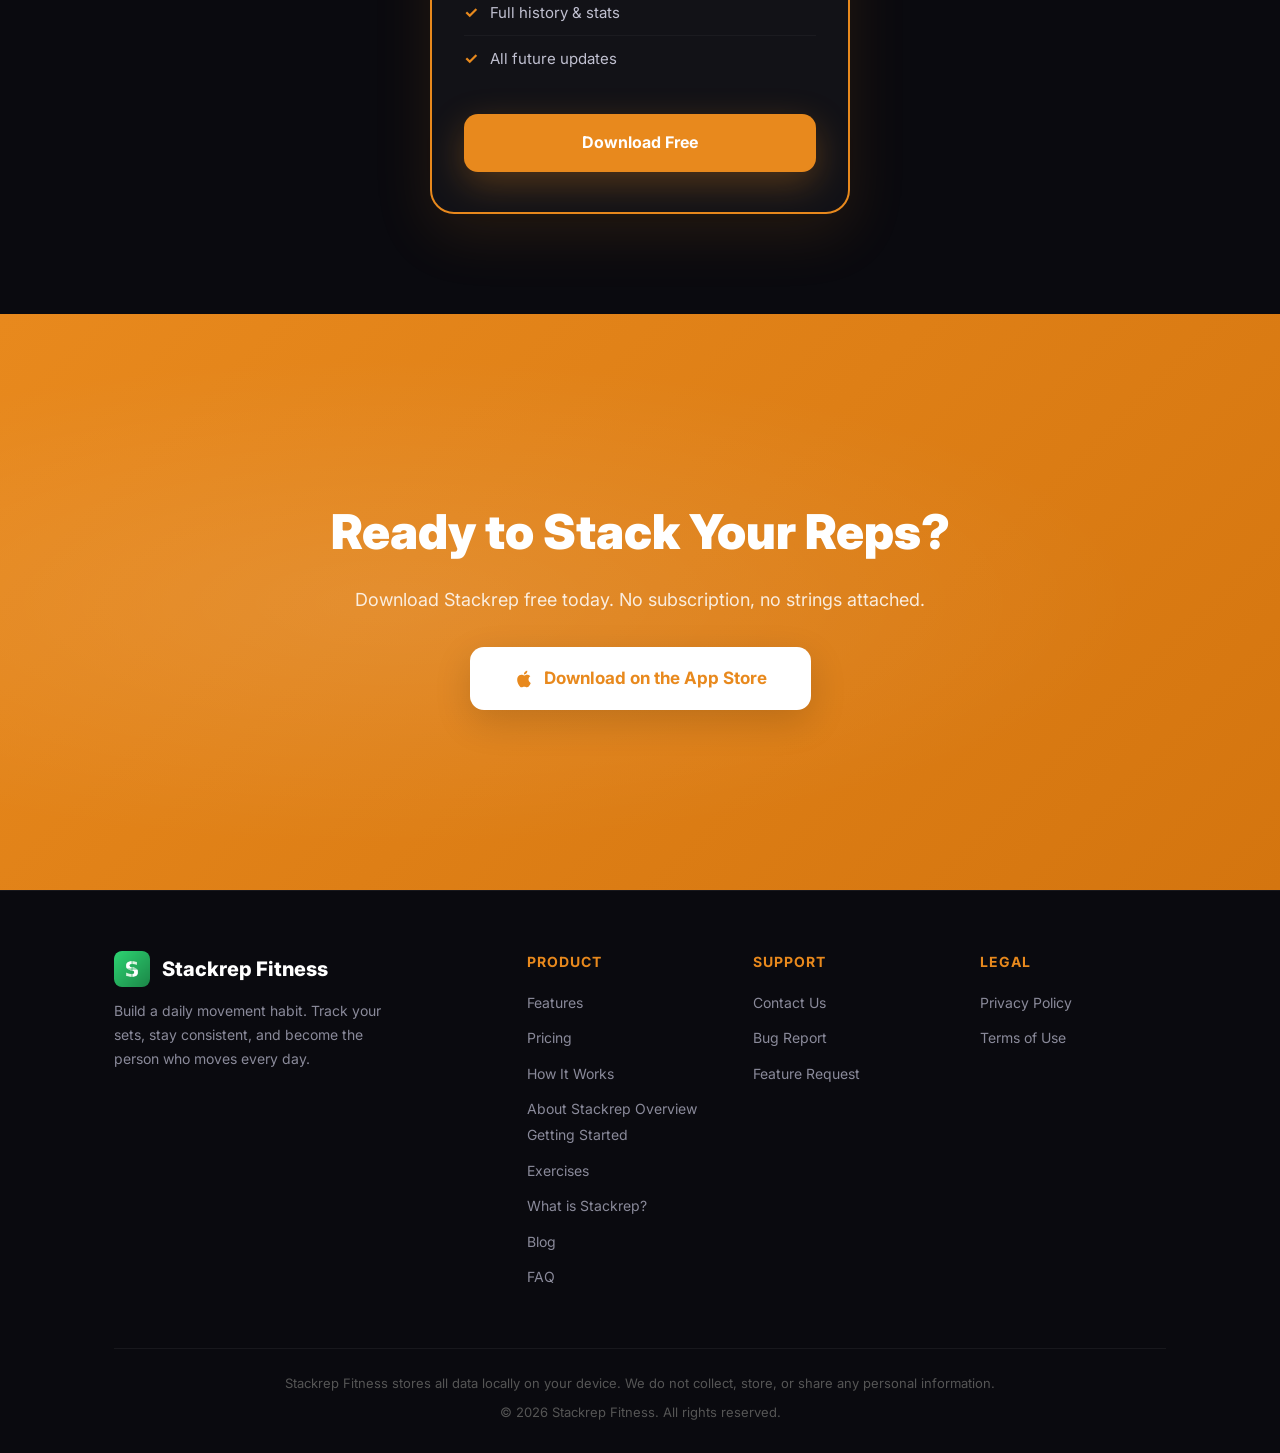
==== commit 4a8a10db: "Fix mobile navigation menu missing across all pages The hamburger button element was never added to " ====
--- a/index.html
+++ b/index.html
@@ -94,6 +94,7 @@
 @media (max-width: 768px) {
   .nav-links { display: none; }
   .nav-cta { display: none; }
+  .nav-cta-btn { display: none; }
   .nav-mobile { display: block; }
   .nav-links.open {
     display: flex; flex-direction: column; position: absolute;
@@ -405,17 +406,20 @@
     <a href="about.html" class="nav-brand">
       <img src="icon.png" alt="Stackrep"> Stackrep
     </a>
-    <ul class="nav-links">
+    <ul class="nav-links" id="navLinks">
       <li><button class="nav-app-toggle" id="appToggle" onclick="toggleSubnav(this)">Application <svg width="11" height="11" viewBox="0 0 12 12" fill="currentColor" style="transition:transform 0.2s"><path d="M2 4l4 4 4-4"/></svg></button></li>
       <li><a href="exercises.html">Exercises</a></li>
       <li><a href="what-is-stackrep.html">What is Stackrep?</a></li>
       <li><a href="blog.html">Blog</a></li>
       <li><a href="faq.html">FAQ</a></li>
     </ul>
-    <a href="https://apps.apple.com/app/stackrep-fitness/id6759266222" class="btn-primary">
+    <a href="https://apps.apple.com/app/stackrep-fitness/id6759266222" class="btn-primary nav-cta-btn">
     <svg width="20" height="20" fill="currentColor" viewBox="0 0 24 24"><path d="M18.71 19.5c-.83 1.24-1.71 2.45-3.05 2.47-1.34.03-1.77-.79-3.29-.79-1.53 0-2 .77-3.27.82-1.31.05-2.3-1.32-3.14-2.53C4.25 17 2.94 12.45 4.7 9.39c.87-1.52 2.43-2.48 4.12-2.51 1.28-.02 2.5.87 3.29.87.78 0 2.26-1.07 3.8-.91.65.03 2.47.26 3.64 1.98-.09.06-2.17 1.28-2.15 3.81.03 3.02 2.65 4.03 2.68 4.04-.03.07-.42 1.44-1.38 2.83M13 3.5c.73-.83 1.94-1.46 2.94-1.5.13 1.17-.34 2.35-1.04 3.19-.69.85-1.83 1.51-2.95 1.42-.15-1.15.41-2.35 1.05-3.11z"/></svg>
     Get the free app
   </a>
+    <button class="nav-mobile" id="navToggle" aria-label="Toggle menu">
+      <span></span><span></span><span></span>
+    </button>
   </div>
   <div class="subnav" id="subnav">
     <div class="subnav-inner">
@@ -442,7 +446,7 @@
             <svg width="20" height="20" fill="currentColor" viewBox="0 0 24 24"><path d="M18.71 19.5c-.83 1.24-1.71 2.45-3.05 2.47-1.34.03-1.77-.79-3.29-.79-1.53 0-2 .77-3.27.82-1.31.05-2.3-1.32-3.14-2.53C4.25 17 2.94 12.45 4.7 9.39c.87-1.52 2.43-2.48 4.12-2.51 1.28-.02 2.5.87 3.29.87.78 0 2.26-1.07 3.8-.91.65.03 2.47.26 3.64 1.98-.09.06-2.17 1.28-2.15 3.81.03 3.02 2.65 4.03 2.68 4.04-.03.07-.42 1.44-1.38 2.83M13 3.5c.73-.83 1.94-1.46 2.94-1.5.13 1.17-.34 2.35-1.04 3.19-.69.85-1.83 1.51-2.95 1.42-.15-1.15.41-2.35 1.05-3.11z"/></svg>
             Download Free
           </a>
-          <a href="#how" class="btn-secondary">
+          <a href="https://stackrep.fit/overview.html" class="btn-secondary">
             See How It Works
             <svg width="16" height="16" fill="none" stroke="currentColor" stroke-width="2" viewBox="0 0 24 24"><path d="M19 12H5m7-7 7 7-7 7"/></svg>
           </a>
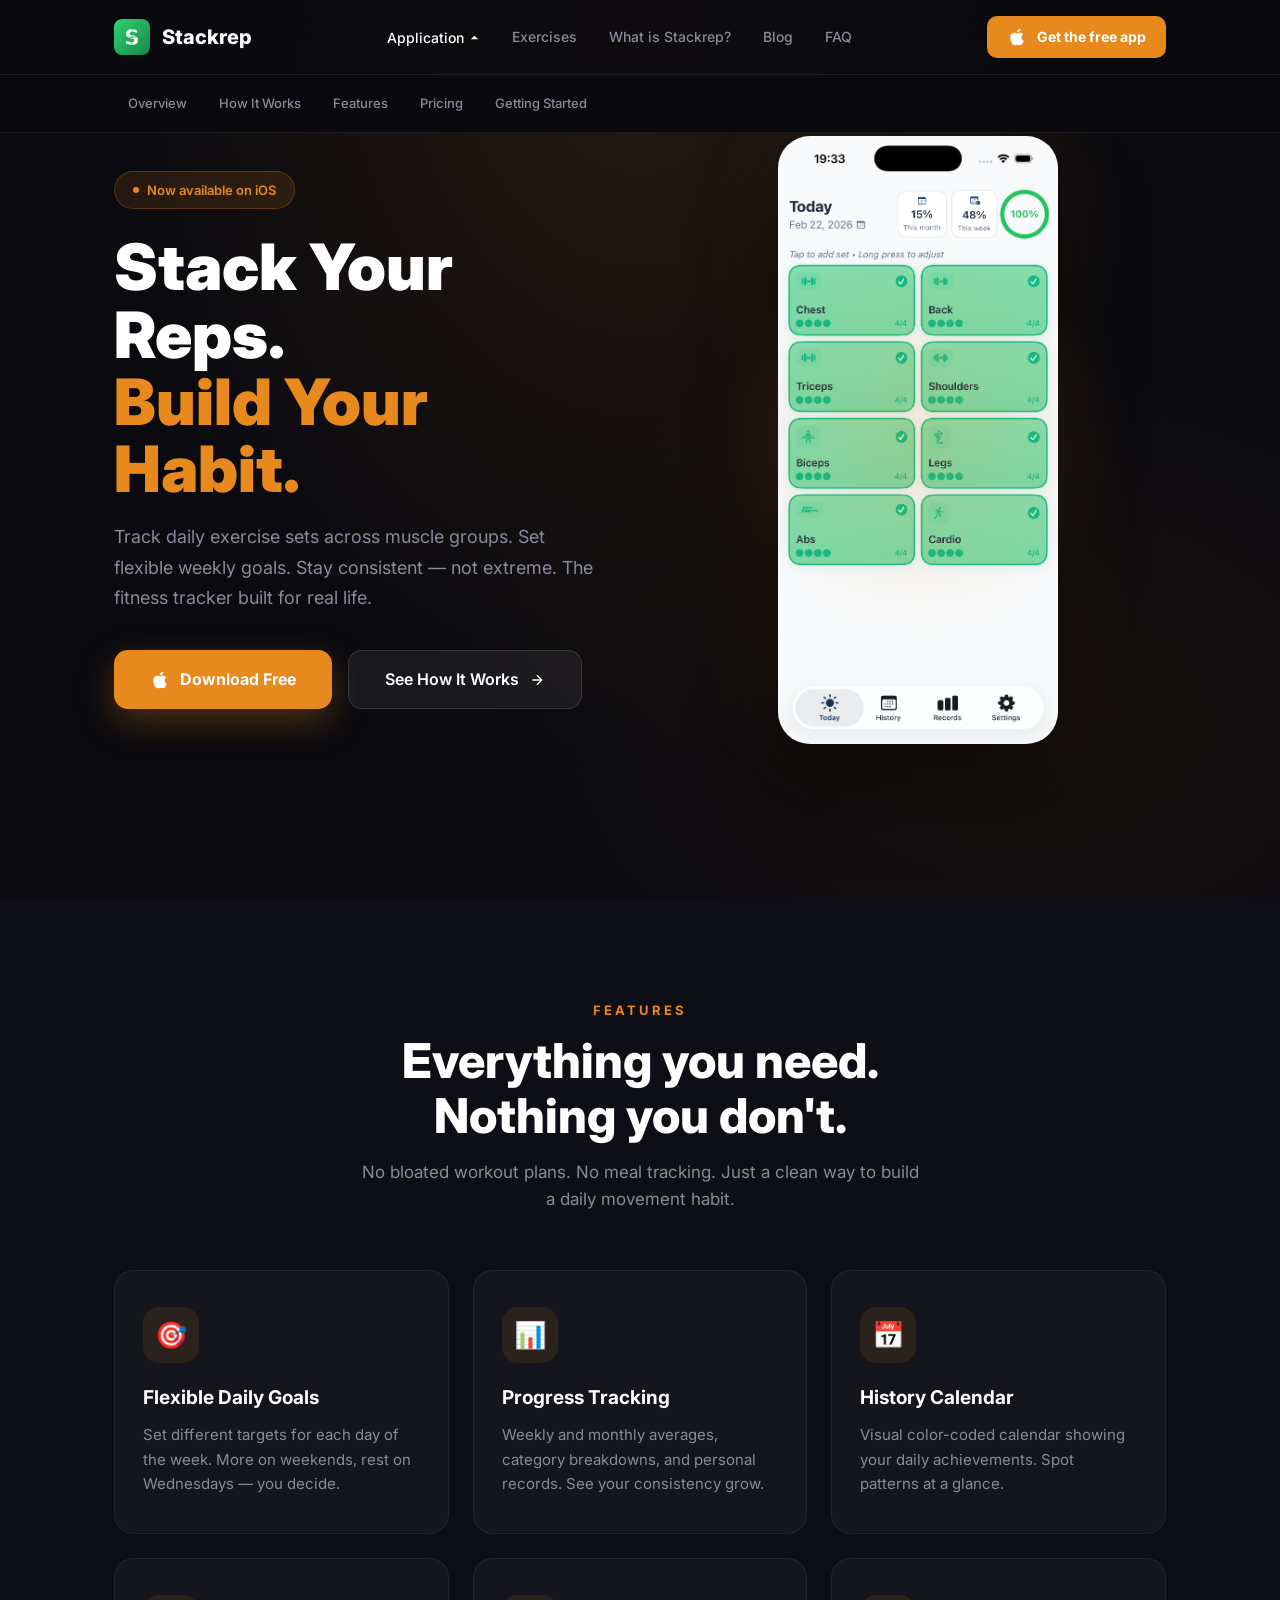
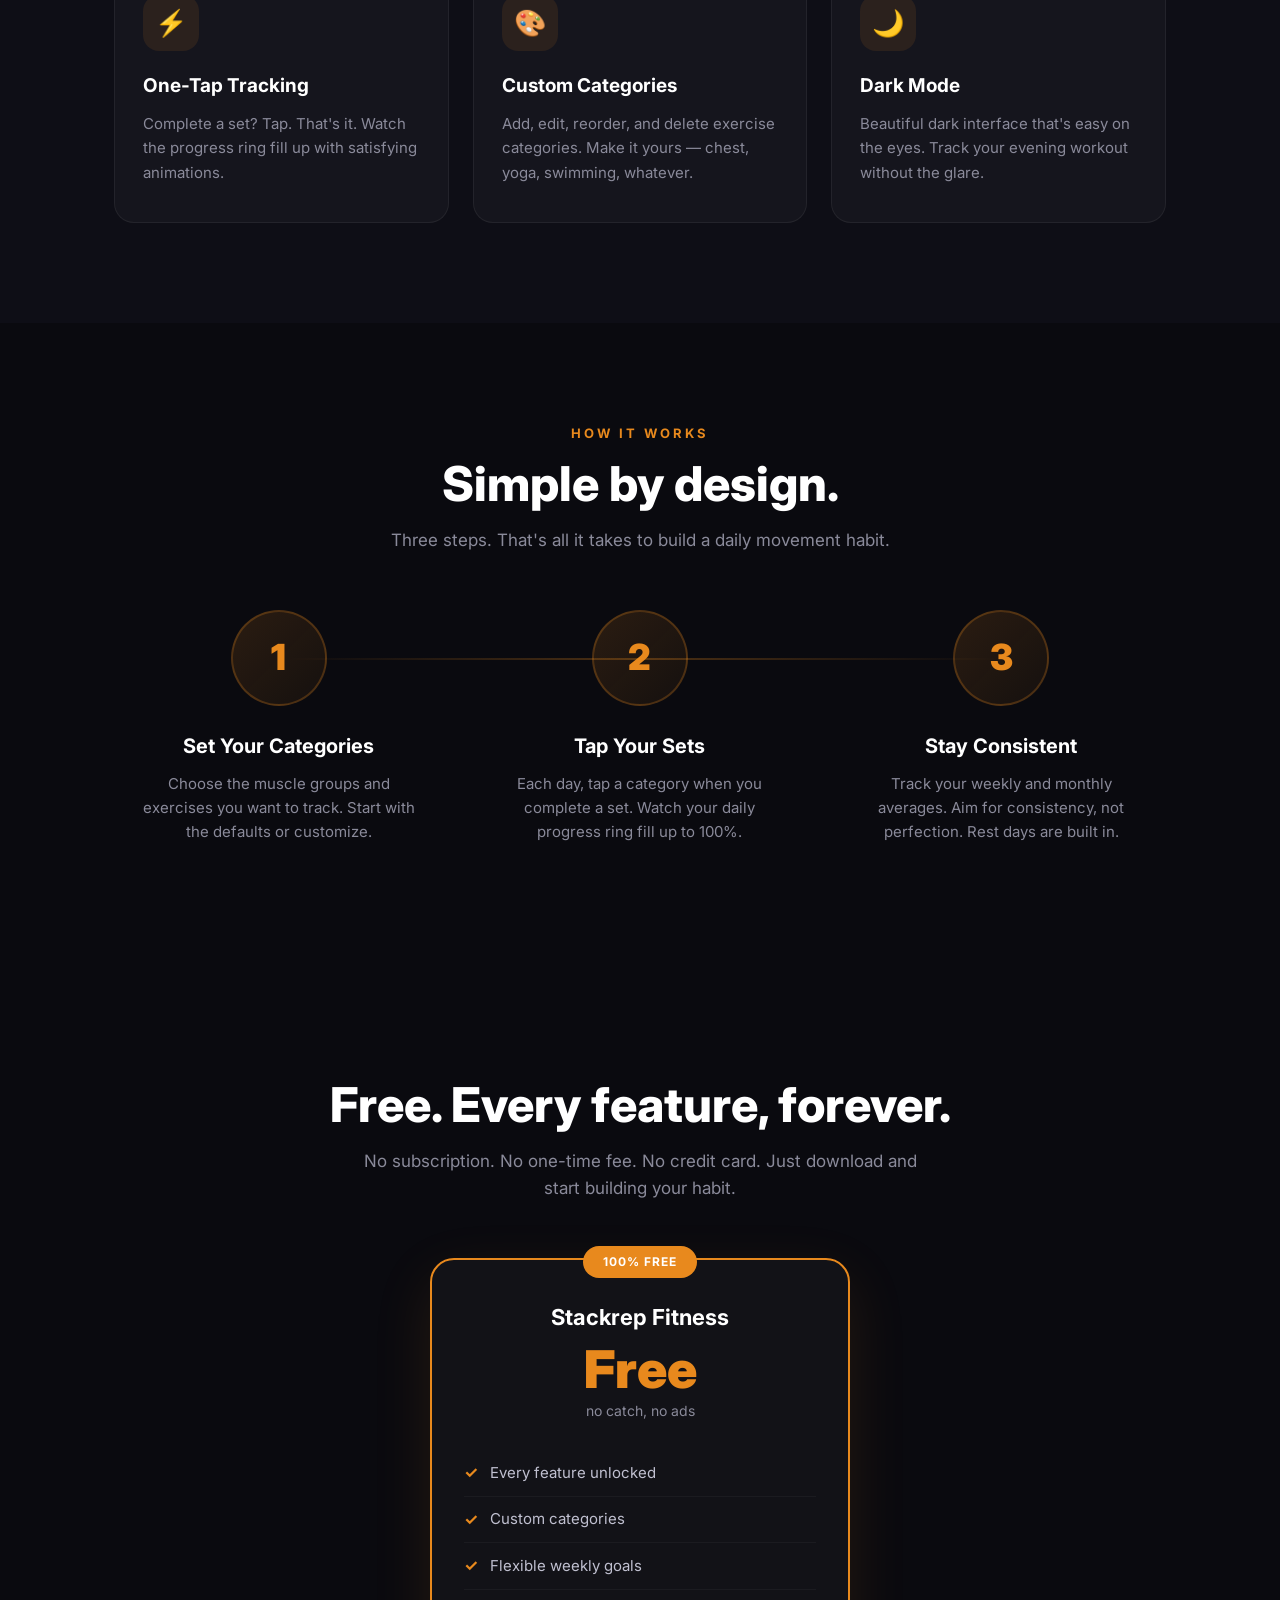
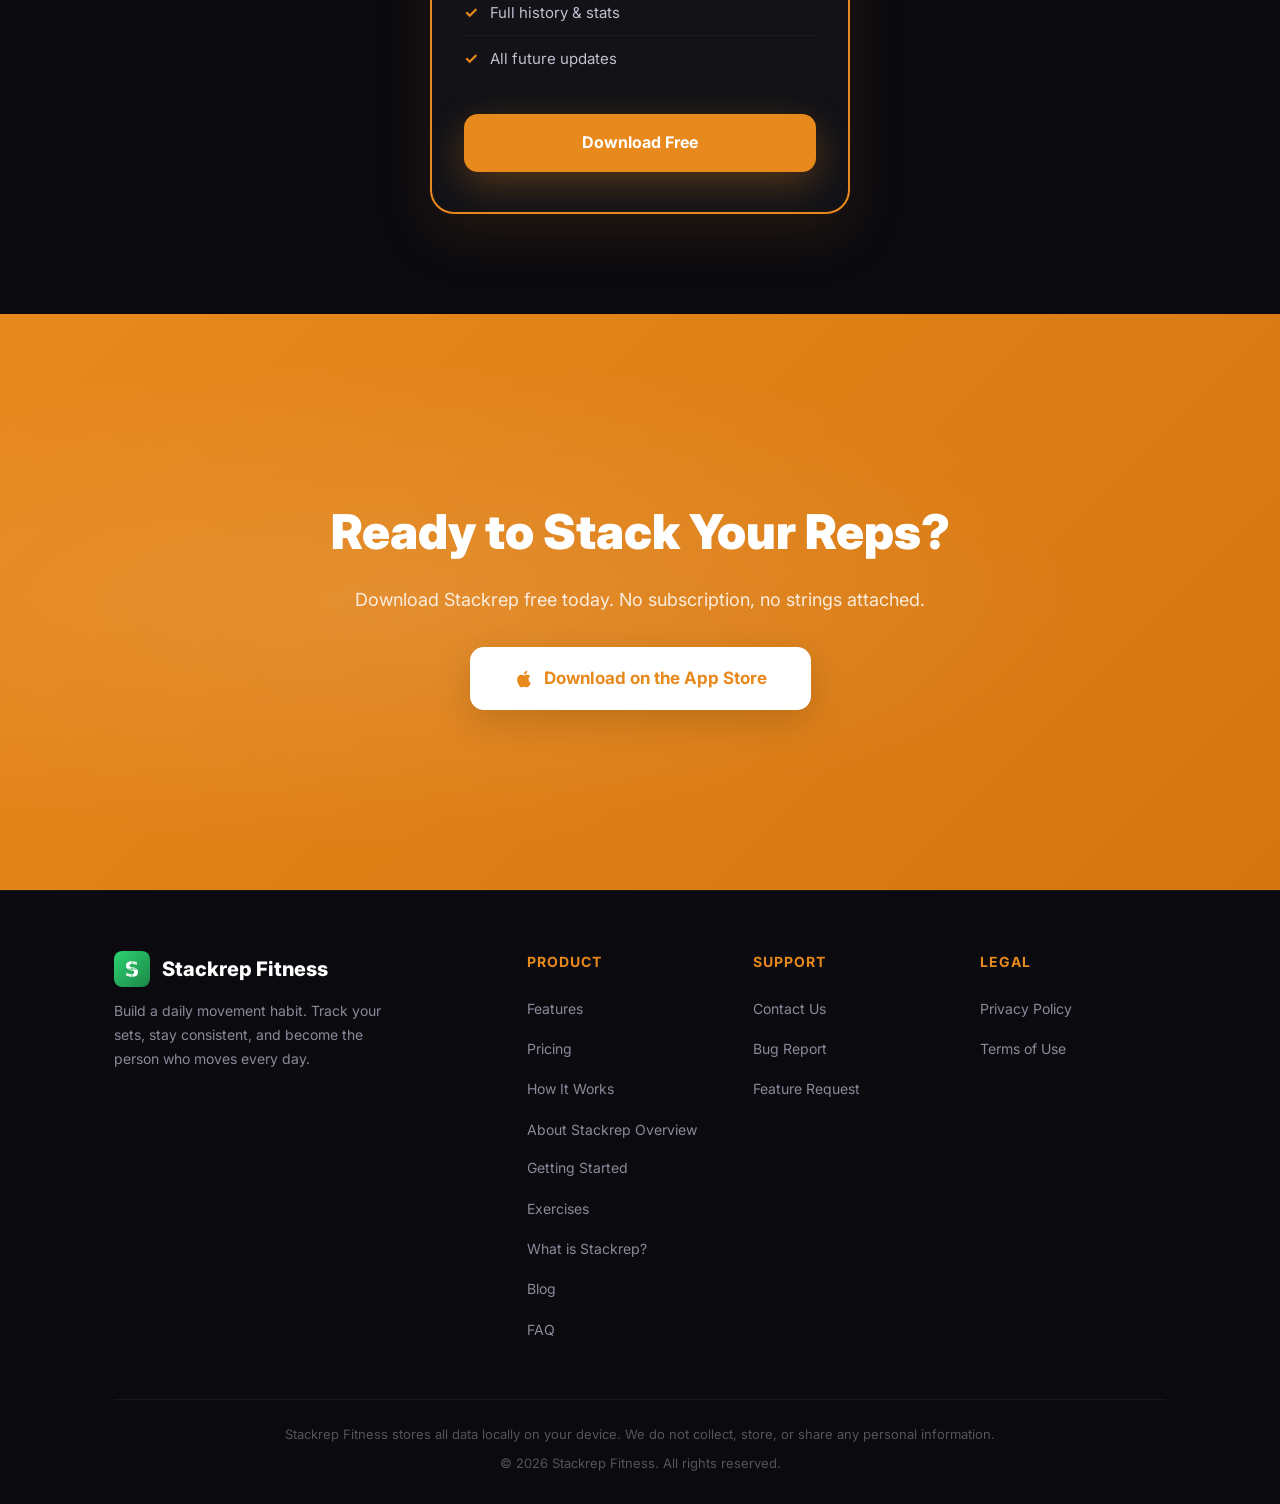
==== commit f4748094: "Fix mobile navigation menu and mobile UX issues The hamburger menu existed in markup but was inacces" ====
--- a/index.html
+++ b/index.html
@@ -88,14 +88,15 @@
 .nav-cta:hover { transform: translateY(-2px); box-shadow: 0 8px 24px rgba(232,137,29,0.4); }
 .nav-inner .btn-primary { padding: 10px 20px; font-size: 14px; border-radius: 10px; box-shadow: none; }
 .nav-inner .btn-primary:hover { box-shadow: 0 8px 24px rgba(232,137,29,0.4); }
-.nav-mobile { display: none; background: none; border: none; cursor: pointer; }
+.nav-mobile { display: none; background: none; border: none; cursor: pointer; padding: 8px; }
 .nav-mobile span { display: block; width: 24px; height: 2px; background: #fff; margin: 5px 0; transition: 0.3s; }
 
 @media (max-width: 768px) {
   .nav-links { display: none; }
   .nav-cta { display: none; }
   .nav-cta-btn { display: none; }
-  .nav-mobile { display: block; }
+  nav .nav-mobile { display: block; }
+  .nav-links.open li a { display: block; padding: 8px 0; font-size: 16px; }
   .nav-links.open {
     display: flex; flex-direction: column; position: absolute;
     top: 100%; left: 0; right: 0; background: rgba(10,10,15,0.98);
@@ -344,8 +345,8 @@
 .footer-brand p { color: #8a8a9a; font-size: 14px; margin-top: 12px; max-width: 280px; line-height: 1.7; }
 .footer-col h4 { font-size: 14px; font-weight: 700; text-transform: uppercase; letter-spacing: 1px; margin-bottom: 16px; color: #E8891D; }
 .footer-col ul { list-style: none; }
-.footer-col li { margin-bottom: 10px; }
-.footer-col a { font-size: 14px; color: #8a8a9a; transition: color 0.2s; }
+.footer-col li { margin-bottom: 2px; }
+.footer-col a { font-size: 14px; color: #8a8a9a; transition: color 0.2s; display: inline-block; padding: 8px 0; }
 .footer-col a:hover { color: #fff; }
 .social-links { display: flex; gap: 12px; margin-top: 16px; }
 .social-link {
@@ -382,7 +383,7 @@
 }
 .subnav-inner a {
   font-size: 13px; font-weight: 500; color: #8a8a9a;
-  padding: 8px 14px; border-radius: 8px; text-decoration: none;
+  padding: 8px 14px; border-radius: 8px; text-decoration: none; display: inline-block;
   transition: background 0.15s, color 0.15s;
 }
 .subnav-inner a:hover { background: rgba(255,255,255,0.06); color: #fff; text-decoration: none; }
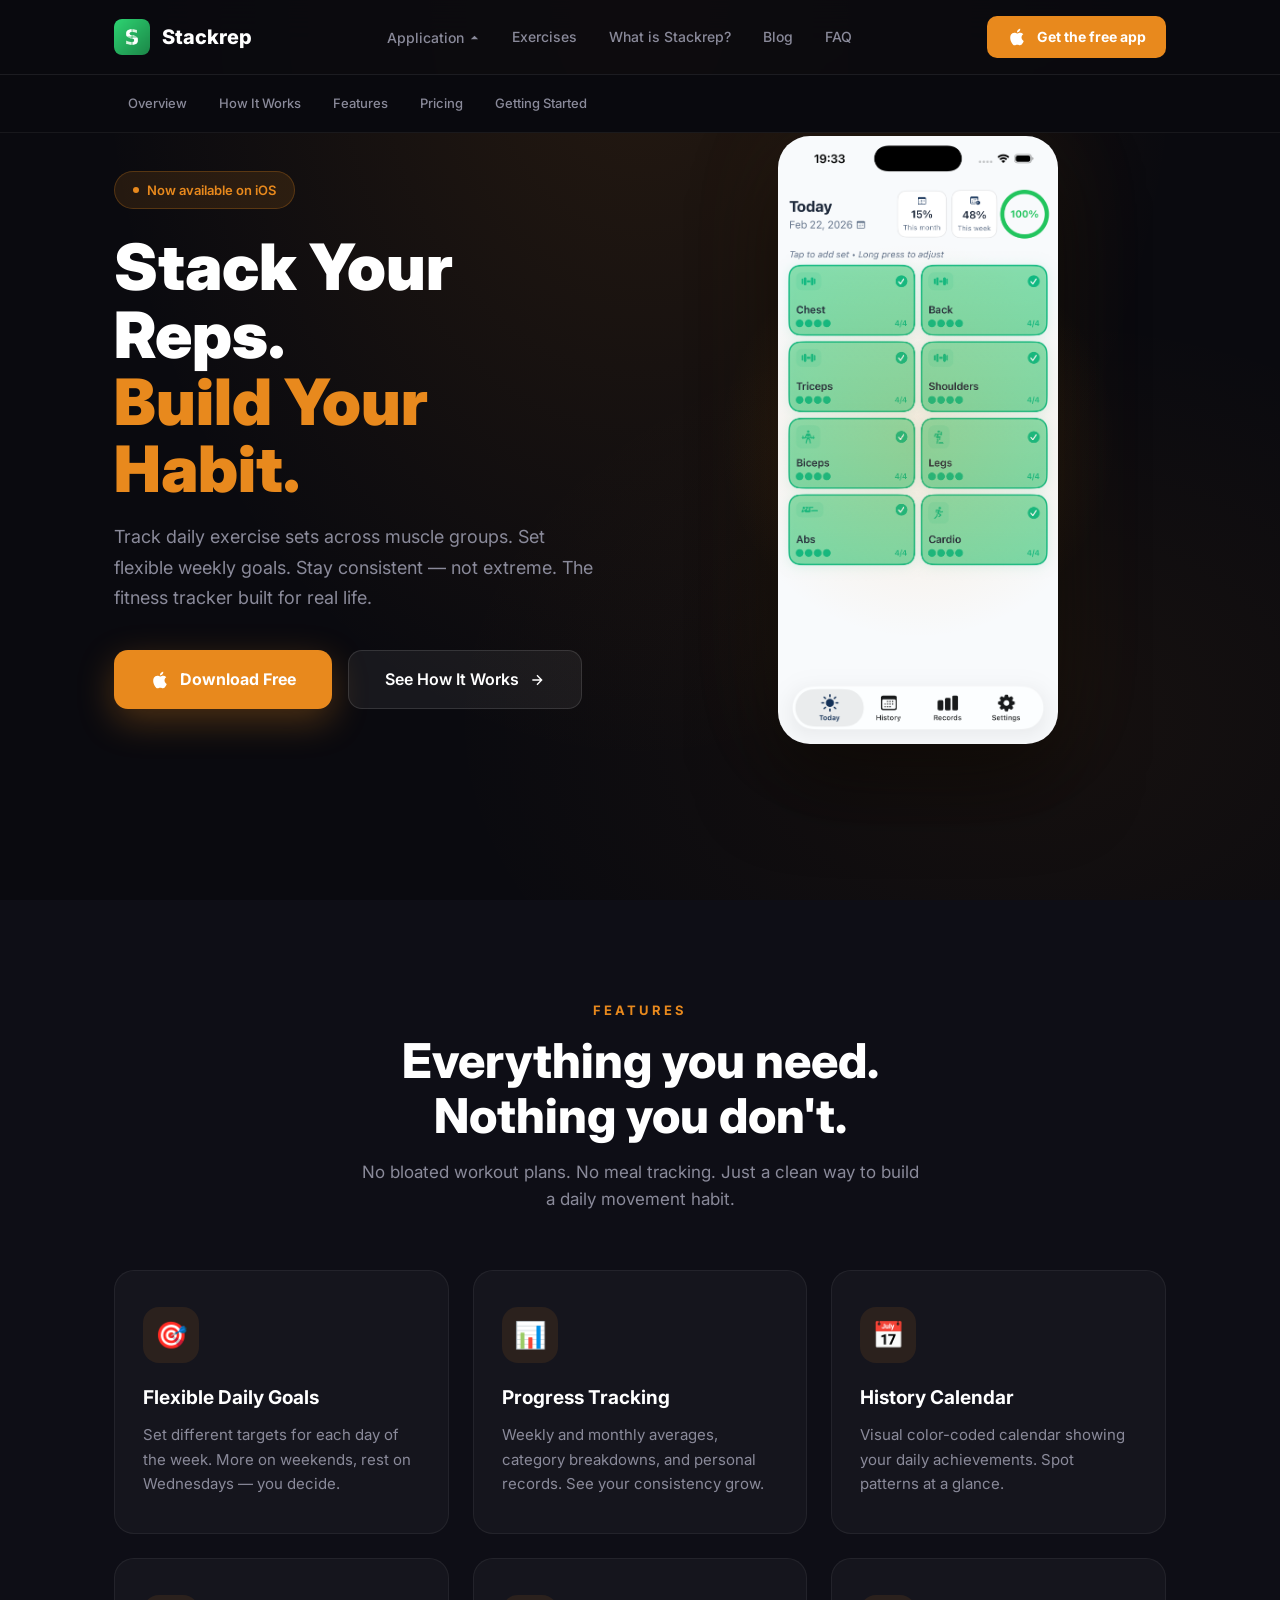
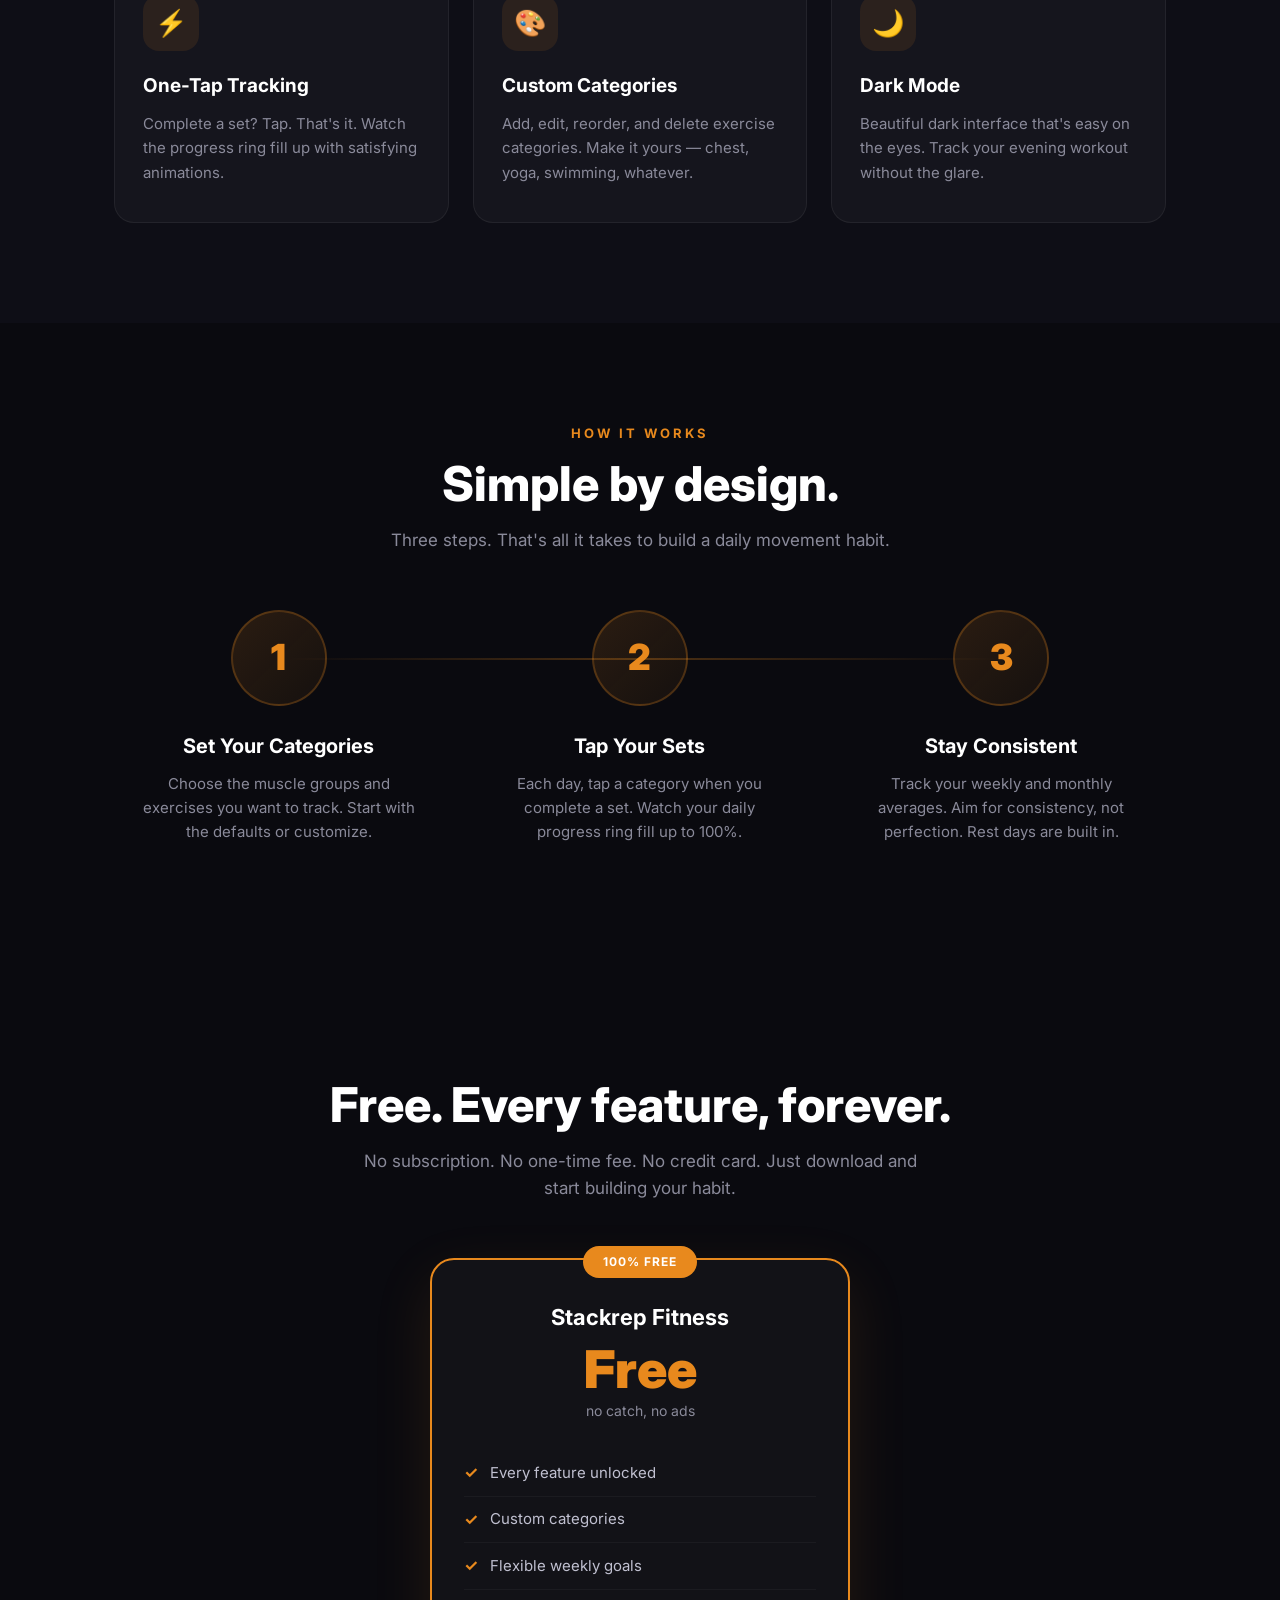
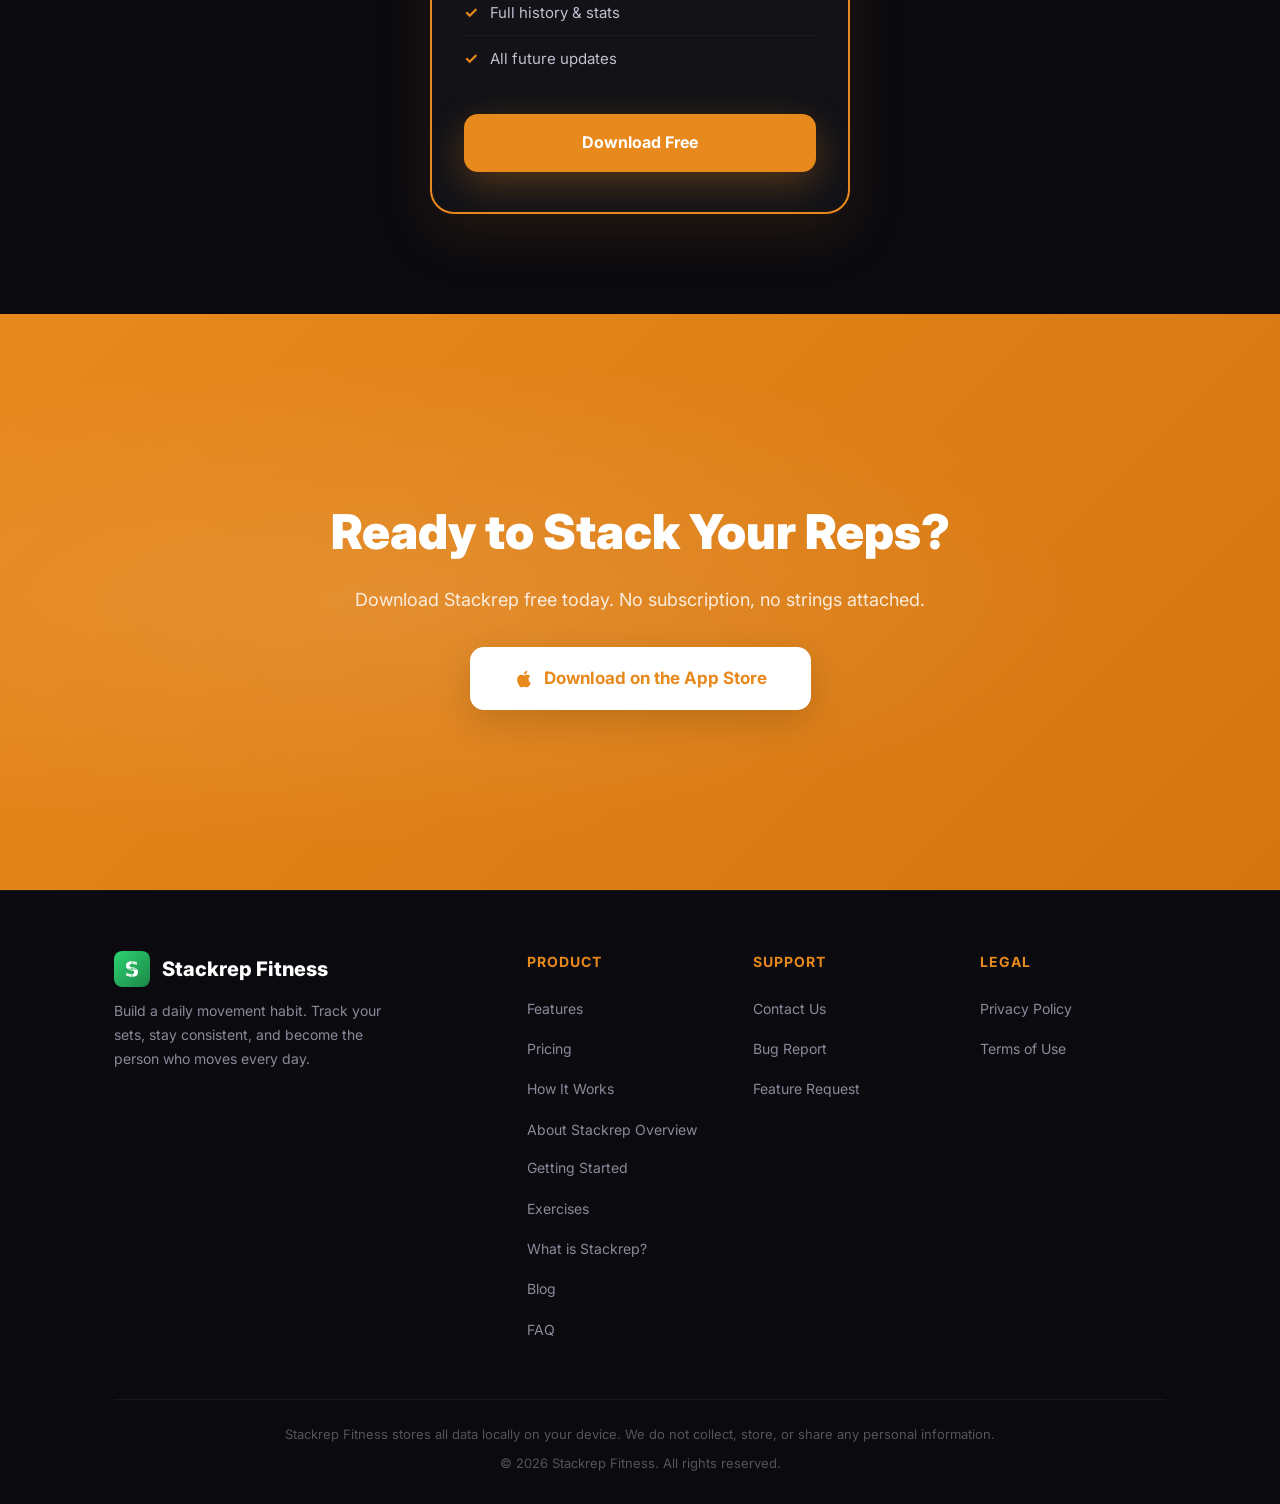
==== commit 4c1023d2: "Fix UI bugs: page titles hidden under nav, logo link, and index nav state - Remove stray closing bra" ====
--- a/index.html
+++ b/index.html
@@ -404,7 +404,7 @@
 <!-- NAV -->
 <nav>
   <div class="nav-inner">
-    <a href="about.html" class="nav-brand">
+    <a href="index.html" class="nav-brand">
       <img src="icon.png" alt="Stackrep"> Stackrep
     </a>
     <ul class="nav-links" id="navLinks">
@@ -572,7 +572,7 @@
   <div class="container">
     <div class="footer-grid">
       <div class="footer-brand">
-        <a class="nav-brand" href="#">
+        <a class="nav-brand" href="index.html">
           <img src="icon.png" alt="Stackrep" style="width:36px;height:36px;border-radius:8px;display:inline-block;vertical-align:middle;"> Stackrep Fitness
         </a>
         <p>Build a daily movement habit. Track your sets, stay consistent, and become the person who moves every day.</p>
@@ -653,7 +653,8 @@
   var appPages = ['index.html', 'overview.html', 'getting-started.html'];
   if (appPages.indexOf(page) > -1 || (page === '' )) {
     var btn = document.getElementById('appToggle');
-    if (btn) btn.classList.add('active');
+    // Don't mark "Application" active on the home/index page — it's not an app sub-page
+    if (btn && page !== 'index.html' && page !== '') btn.classList.add('active');
     // Auto-open subnav on application pages
     var s = document.getElementById('subnav');
     if (s) { s.classList.add('open'); if (btn) btn.querySelector('svg').style.transform = 'rotate(180deg)'; }
